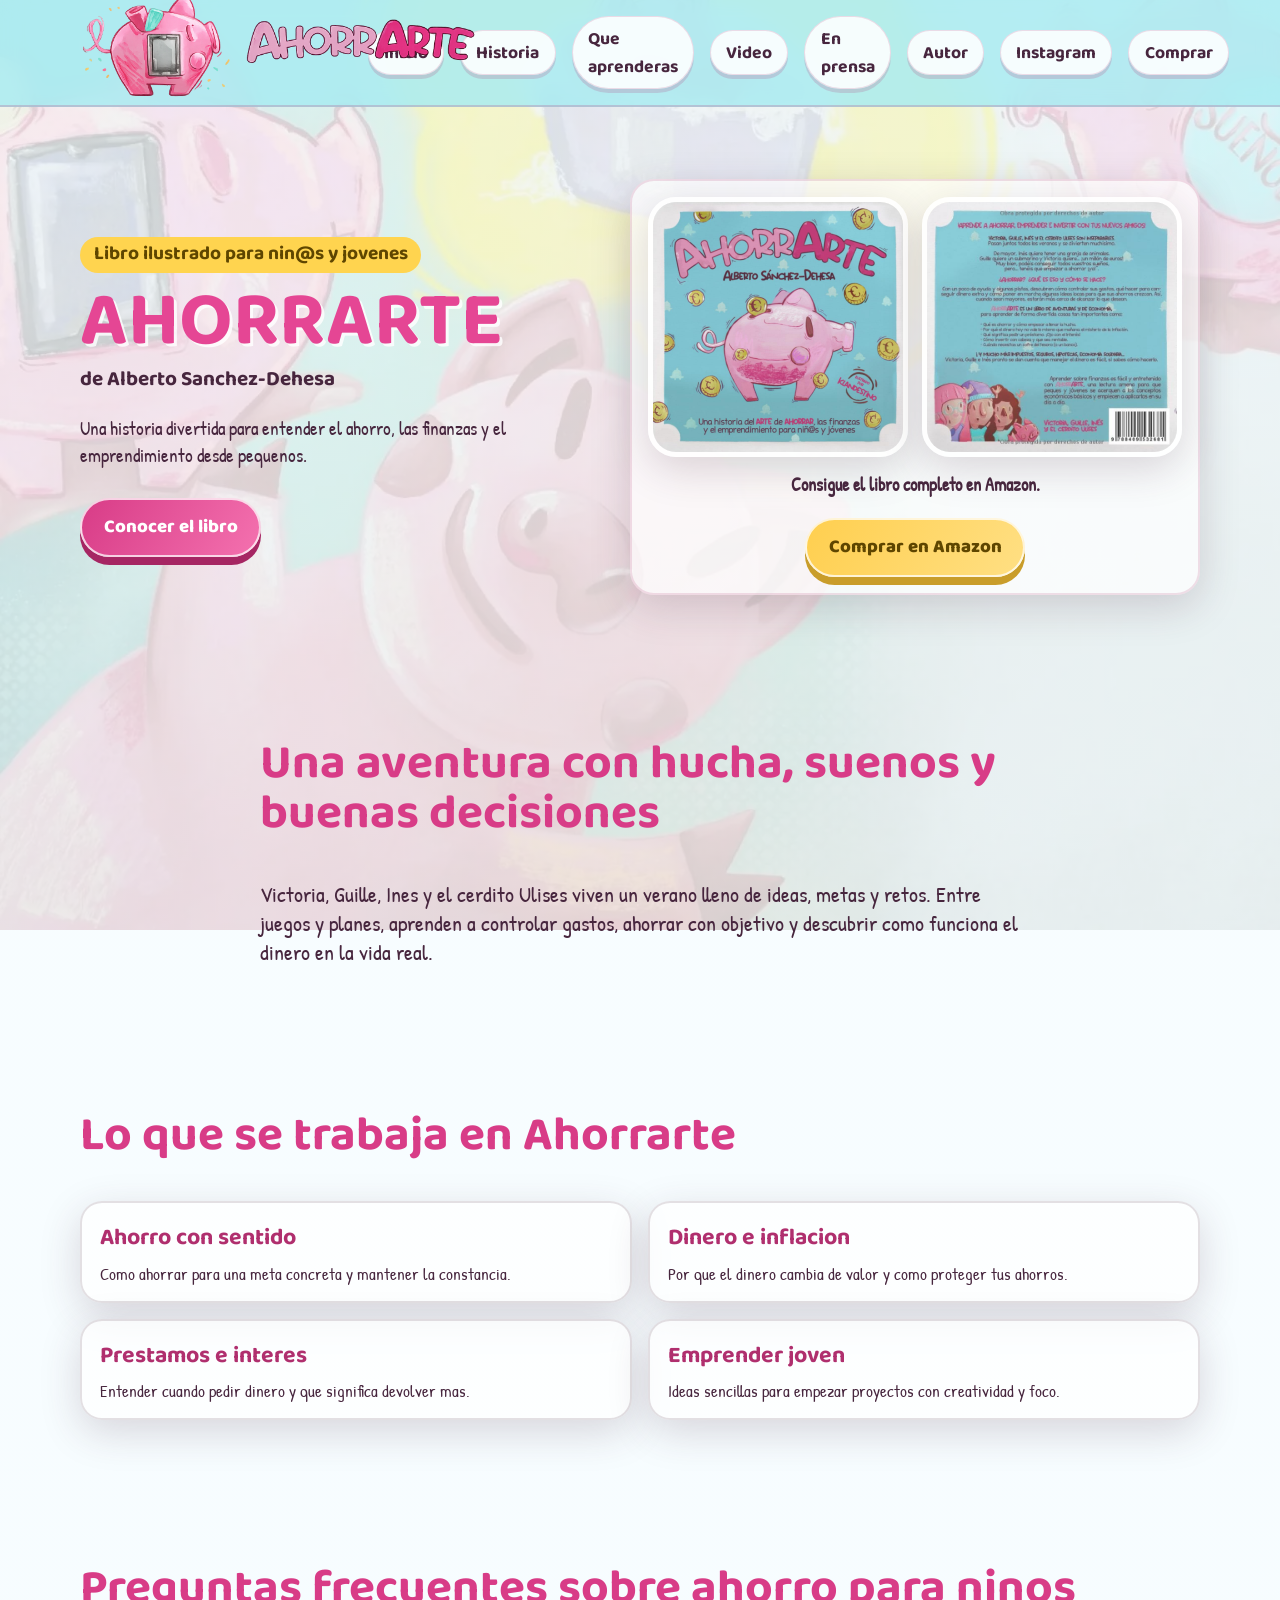
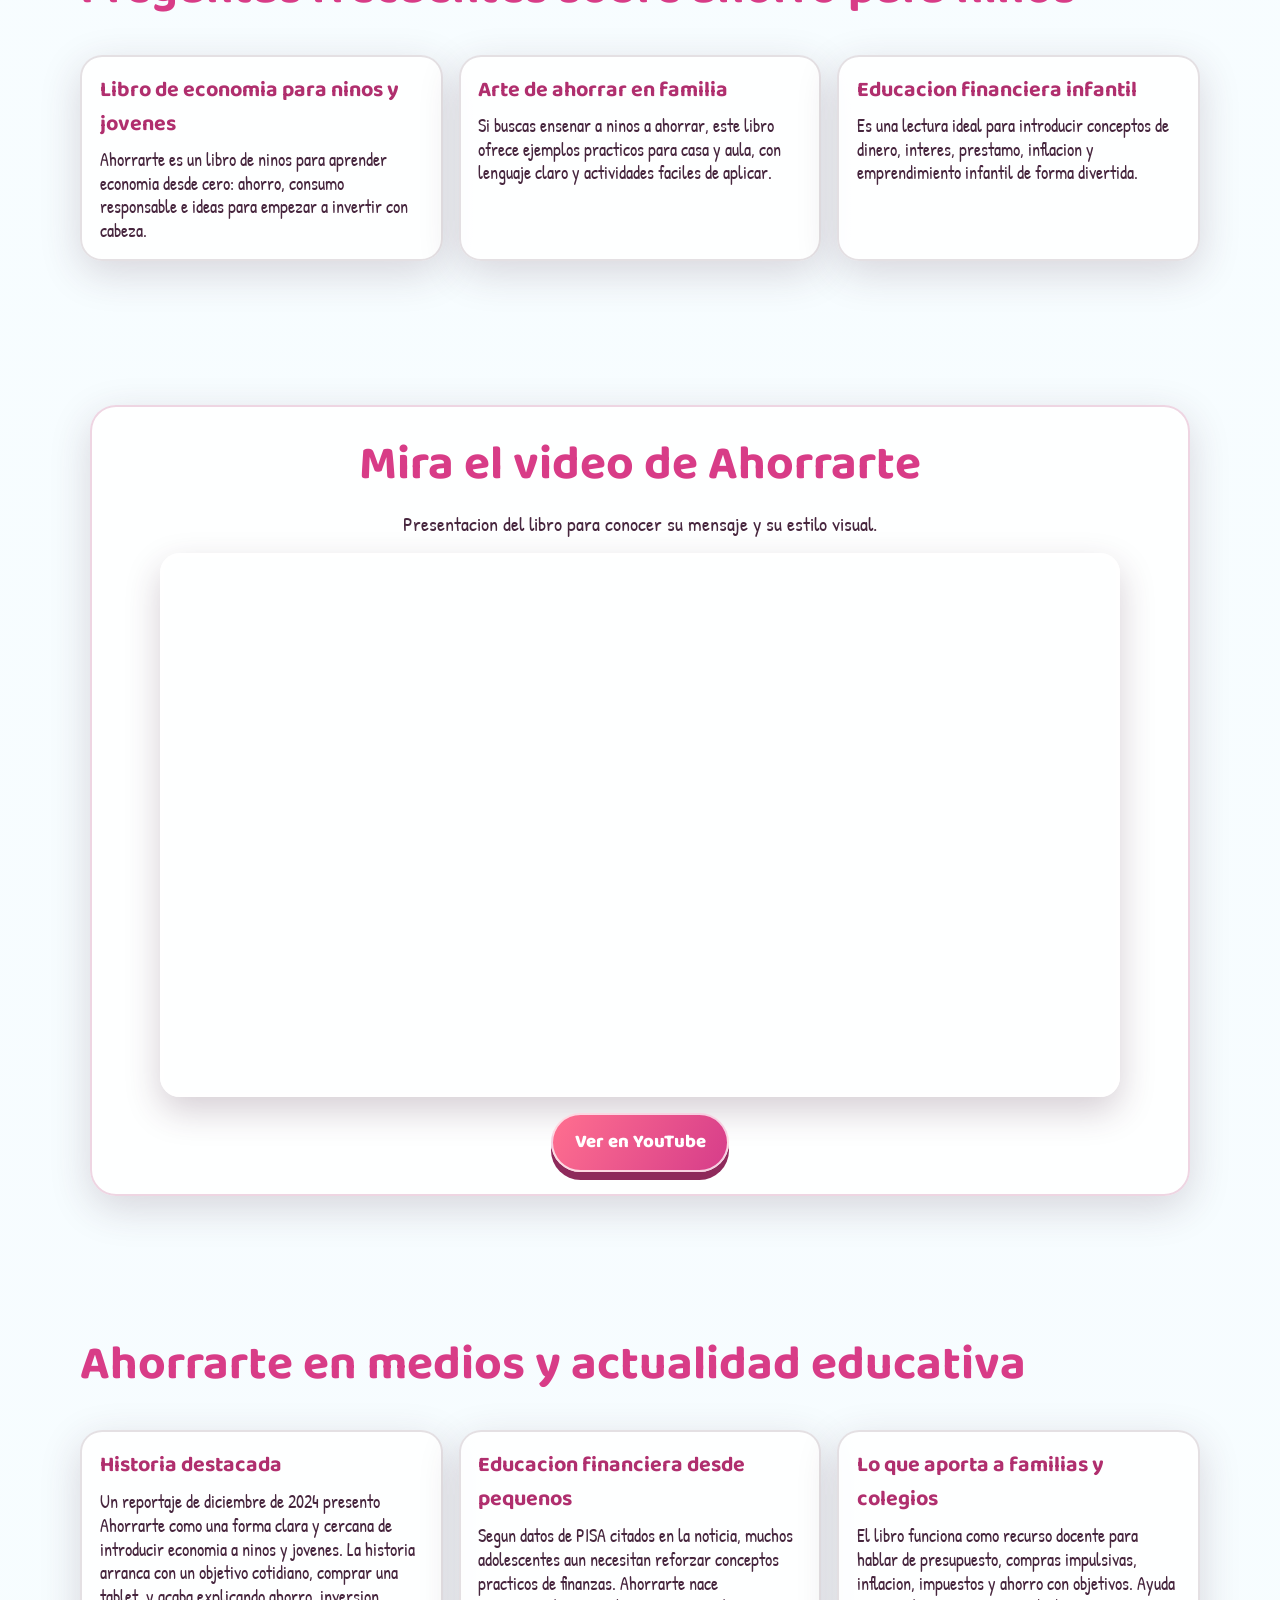
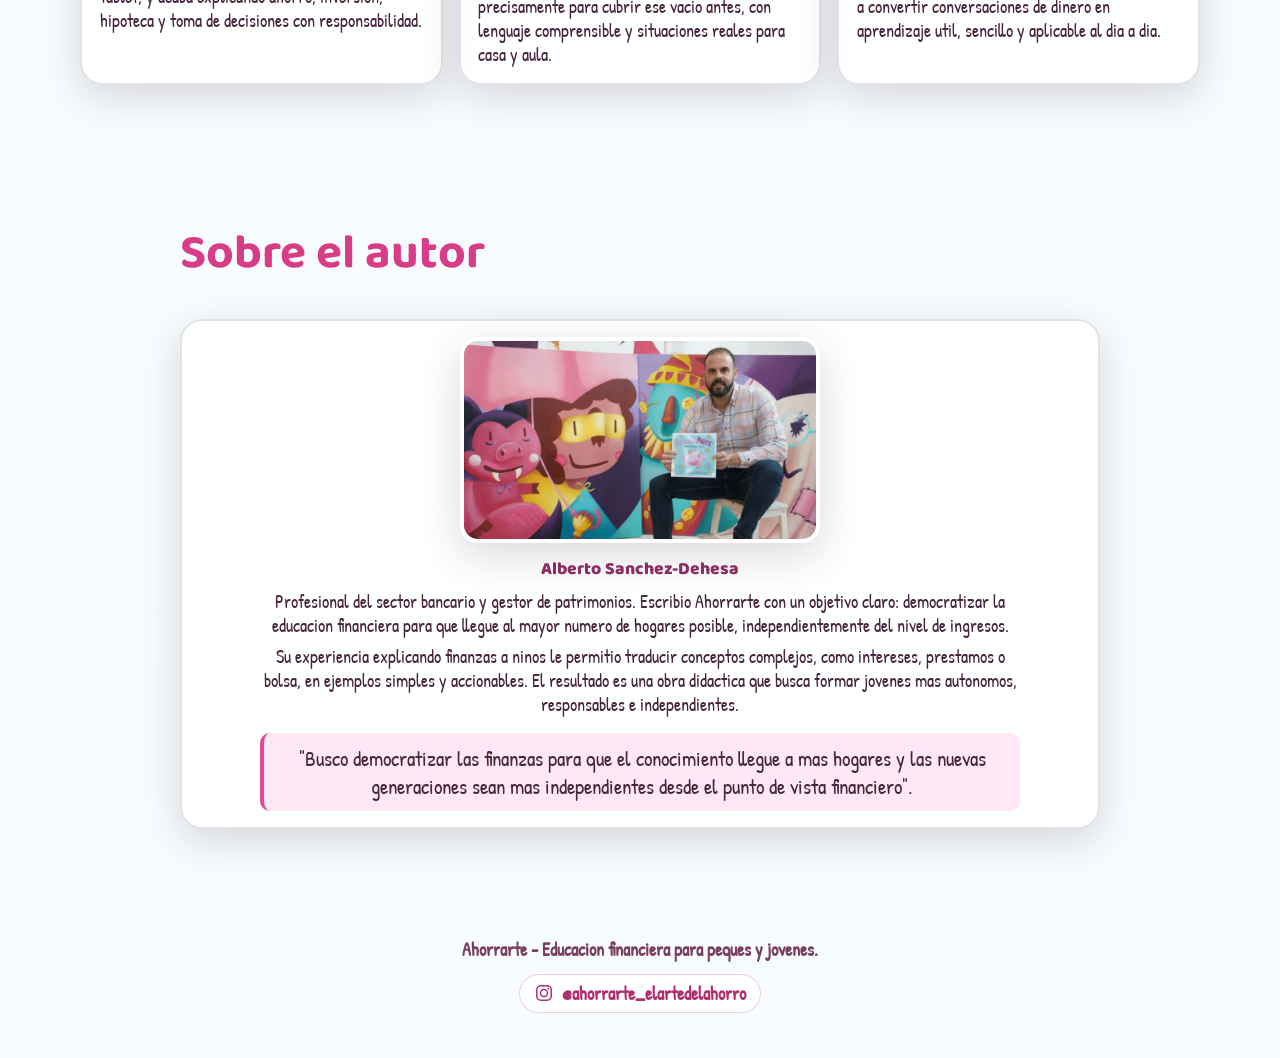
==== index.html @ 81779525 "chore: actualizar client de AdSense" ====
<!doctype html>
<html lang="es">
  <head>
    <meta charset="UTF-8" />
    <meta name="viewport" content="width=device-width, initial-scale=1.0" />
    <title>Ahorrarte | Libro de economia para ninos y jovenes</title>
    <meta
      name="description"
      content="Ahorrarte es un libro infantil de economia y finanzas para ninos y jovenes. Aprende a ahorrar, invertir y emprender con ejemplos faciles y divertidos."
    />
    <meta
      name="keywords"
      content="ahorrarte, ahorraoarte, arte de ahorrar, libro de ninos, libro economia ninos, economia para ninos, finanzas para ninos, educacion financiera infantil, libro infantil de ahorro, invertir para principiantes, ensenar a ninos a ahorrar, ensenar economia a ninos, emprendimiento para ninos, ahorro infantil, libro sobre dinero para ninos, aprender a invertir, libro de finanzas juveniles, Alberto Sanchez-Dehesa"
    />
    <meta name="author" content="Alberto Sanchez-Dehesa" />
    <meta name="robots" content="index,follow,max-image-preview:large,max-snippet:-1,max-video-preview:-1" />
    <meta name="googlebot" content="index,follow,max-image-preview:large,max-snippet:-1,max-video-preview:-1" />
    <meta name="theme-color" content="#e54694" />
    <meta name="format-detection" content="telephone=no" />
    <meta property="og:locale" content="es_ES" />
    <meta property="og:type" content="website" />
    <meta property="og:site_name" content="Ahorrarte" />
    <meta property="og:title" content="Ahorrarte | Libro infantil de economia, ahorro e inversion" />
    <meta
      property="og:description"
      content="Descubre Ahorrarte: libro de economia para ninos sobre ahorro, inversion, emprendimiento y educacion financiera en familia y en el aula."
    />
    <meta property="og:image" content="imagenes/portada.jpg" />
    <meta property="og:image:alt" content="Portada del libro Ahorrarte" />
    <meta property="og:url" content="./" />
    <meta name="twitter:card" content="summary_large_image" />
    <meta name="twitter:title" content="Ahorrarte | Libro infantil de economia y ahorro" />
    <meta
      name="twitter:description"
      content="Libro ilustrado para aprender a ahorrar, invertir y emprender desde pequenos."
    />
    <meta name="twitter:image" content="imagenes/portada.jpg" />
    <link rel="canonical" href="./" />
    <link rel="icon" type="image/x-icon" href="imagenes/favicono.ico?v=1" />
    <link rel="shortcut icon" type="image/x-icon" href="imagenes/favicono.ico?v=1" />
    <link rel="apple-touch-icon" href="imagenes/favicono-logo.png?v=3" />
    <link rel="preconnect" href="https://fonts.googleapis.com" />
    <link rel="preconnect" href="https://fonts.gstatic.com" crossorigin />
    <link
      href="https://fonts.googleapis.com/css2?family=Baloo+2:wght@400;500;700;800&family=Luckiest+Guy&family=Patrick+Hand:wght@400&display=swap"
      rel="stylesheet"
    />
    <script
      async
      src="https://pagead2.googlesyndication.com/pagead/js/adsbygoogle.js?client=ca-pub-5490681161094417"
      crossorigin="anonymous"
    ></script>
    <script type="application/ld+json">
      {
        "@context": "https://schema.org",
        "@graph": [
          {
            "@type": "WebSite",
            "name": "Ahorrarte",
            "url": "./",
            "inLanguage": "es",
            "description": "Web oficial del libro Ahorrarte sobre ahorro, inversion y economia para ninos."
          },
          {
            "@type": "Book",
            "name": "Ahorrarte",
            "author": {
              "@type": "Person",
              "name": "Alberto Sanchez-Dehesa"
            },
            "bookFormat": "https://schema.org/Paperback",
            "inLanguage": "es",
            "isFamilyFriendly": true,
            "audience": {
              "@type": "PeopleAudience",
              "suggestedMinAge": 9,
              "suggestedMaxAge": 14
            },
            "keywords": "ahorrarte, libro economia ninos, arte de ahorrar, educacion financiera infantil, invertir"
          },
          {
            "@type": "FAQPage",
            "mainEntity": [
              {
                "@type": "Question",
                "name": "Que es Ahorrarte?",
                "acceptedAnswer": {
                  "@type": "Answer",
                  "text": "Ahorrarte es un libro infantil sobre ahorro, economia e inversion pensado para ninos, jovenes, familias y colegios."
                }
              },
              {
                "@type": "Question",
                "name": "Sirve para ensenar economia a ninos?",
                "acceptedAnswer": {
                  "@type": "Answer",
                  "text": "Si. Presenta conceptos como ahorro, inflacion, prestamos e interes con ejemplos sencillos y situaciones cotidianas."
                }
              },
              {
                "@type": "Question",
                "name": "Donde comprar el libro Ahorrarte?",
                "acceptedAnswer": {
                  "@type": "Answer",
                  "text": "Puedes comprar Ahorrarte en Amazon desde el boton de compra de esta web."
                }
              }
            ]
          }
        ]
      }
    </script>
    <link rel="stylesheet" href="styles.css" />
  </head>
  <body>
    <aside class="ad-sidebar ad-sidebar-left" aria-label="Publicidad lateral izquierda">
      <ins
        class="adsbygoogle"
        style="display:block"
        data-ad-client="ca-pub-XXXXXXXXXXXXXXXX"
        data-ad-slot="1111111111"
        data-ad-format="auto"
        data-full-width-responsive="false"
      ></ins>
    </aside>

    <aside class="ad-sidebar ad-sidebar-right" aria-label="Publicidad lateral derecha">
      <ins
        class="adsbygoogle"
        style="display:block"
        data-ad-client="ca-pub-XXXXXXXXXXXXXXXX"
        data-ad-slot="2222222222"
        data-ad-format="auto"
        data-full-width-responsive="false"
      ></ins>
    </aside>

    <header class="site-header">
      <a href="#inicio" class="logo-link">
        <img src="imagenes/logo-header.png" alt="Logo Ahorrarte" class="logo" />
      </a>
      <button class="menu-toggle" aria-label="Abrir menu" aria-expanded="false">Menu</button>
      <nav class="main-nav" id="menu-principal">
        <a href="#inicio">Inicio</a>
        <a href="#historia-libro">Historia</a>
        <a href="#que-aprenderas">Que aprenderas</a>
        <a href="#video-libro">Video</a>
        <a href="#en-prensa">En prensa</a>
        <a href="#sobre-el-autor">Autor</a>
        <a href="#instagram-ahorrarte">Instagram</a>
        <a href="#comprar-libro">Comprar</a>
      </nav>
    </header>

    <main>
      <section class="hero section" id="inicio">
        <div class="hero-copy reveal">
          <p class="pill">Libro ilustrado para nin@s y jovenes</p>
          <h1>AHORRARTE</h1>
          <p class="author">de Alberto Sanchez-Dehesa</p>
          <p>
            Una historia divertida para entender el ahorro, las finanzas y el
            emprendimiento desde pequenos.
          </p>
          <div class="hero-actions">
            <a href="#historia-libro" class="cta">Conocer el libro</a>
          </div>
        </div>
        <div class="hero-shop reveal" id="comprar-libro">
          <div class="book-covers">
            <figure class="hero-cover">
              <img src="imagenes/portada.jpg" alt="Portada del libro Ahorrarte" />
            </figure>
            <figure class="back-cover">
              <img src="imagenes/parte-atras.jpg" alt="Contraportada del libro Ahorrarte" />
            </figure>
          </div>
          <aside class="buy-panel">
            <p>Consigue el libro completo en Amazon.</p>
            <a
              href="https://www.amazon.es/AhorrArte-historia-ahorrar-finanzas-emprendimiento/dp/8409532689"
              class="cta cta-buy"
              target="_blank"
              rel="noopener noreferrer"
              >Comprar en Amazon</a
            >
          </aside>
        </div>
      </section>

      <section class="section about" id="historia-libro">
        <div class="reveal">
          <h2>Una aventura con hucha, suenos y buenas decisiones</h2>
          <p>
            Victoria, Guille, Ines y el cerdito Ulises viven un verano lleno de
            ideas, metas y retos. Entre juegos y planes, aprenden a controlar
            gastos, ahorrar con objetivo y descubrir como funciona el dinero en
            la vida real.
          </p>
        </div>
      </section>

      <section class="section learn" id="que-aprenderas">
        <h2 class="reveal">Lo que se trabaja en Ahorrarte</h2>
        <div class="cards">
          <article class="card reveal">
            <h3>Ahorro con sentido</h3>
            <p>Como ahorrar para una meta concreta y mantener la constancia.</p>
          </article>
          <article class="card reveal">
            <h3>Dinero e inflacion</h3>
            <p>Por que el dinero cambia de valor y como proteger tus ahorros.</p>
          </article>
          <article class="card reveal">
            <h3>Prestamos e interes</h3>
            <p>Entender cuando pedir dinero y que significa devolver mas.</p>
          </article>
          <article class="card reveal">
            <h3>Emprender joven</h3>
            <p>Ideas sencillas para empezar proyectos con creatividad y foco.</p>
          </article>
        </div>
      </section>

      <section class="section faq-section" id="faq-seo">
        <h2 class="reveal">Preguntas frecuentes sobre ahorro para ninos</h2>
        <div class="faq-grid">
          <article class="faq-item reveal">
            <h3>Libro de economia para ninos y jovenes</h3>
            <p>
              Ahorrarte es un libro de ninos para aprender economia desde cero:
              ahorro, consumo responsable e ideas para empezar a invertir con
              cabeza.
            </p>
          </article>
          <article class="faq-item reveal">
            <h3>Arte de ahorrar en familia</h3>
            <p>
              Si buscas ensenar a ninos a ahorrar, este libro ofrece ejemplos
              practicos para casa y aula, con lenguaje claro y actividades
              faciles de aplicar.
            </p>
          </article>
          <article class="faq-item reveal">
            <h3>Educacion financiera infantil</h3>
            <p>
              Es una lectura ideal para introducir conceptos de dinero,
              interes, prestamo, inflacion y emprendimiento infantil de forma
              divertida.
            </p>
          </article>
        </div>
      </section>

      <section class="section video-section" id="video-libro">
        <article class="video-card reveal">
          <h2>Mira el video de Ahorrarte</h2>
          <p>
            Presentacion del libro para conocer su mensaje y su estilo visual.
          </p>
          <div class="video-frame">
            <iframe
              src="https://www.youtube.com/embed/iUp-pRpknNU"
              title="Video del libro Ahorrarte"
              loading="lazy"
              allow="accelerometer; autoplay; clipboard-write; encrypted-media; gyroscope; picture-in-picture; web-share"
              referrerpolicy="strict-origin-when-cross-origin"
              allowfullscreen
            ></iframe>
          </div>
          <a
            class="cta cta-video"
            href="https://www.youtube.com/watch?v=iUp-pRpknNU"
            target="_blank"
            rel="noopener noreferrer"
            >Ver en YouTube</a
          >
        </article>
      </section>

      <section class="section press" id="en-prensa">
        <h2 class="reveal">Ahorrarte en medios y actualidad educativa</h2>
        <div class="press-grid">
          <article class="panel reveal">
            <h3>Historia destacada</h3>
            <p>
              Un reportaje de diciembre de 2024 presento Ahorrarte como una
              forma clara y cercana de introducir economia a ninos y jovenes.
              La historia arranca con un objetivo cotidiano, comprar una
              tablet, y acaba explicando ahorro, inversion, hipoteca y toma de
              decisiones con responsabilidad.
            </p>
          </article>
          <article class="panel reveal">
            <h3>Educacion financiera desde pequenos</h3>
            <p>
              Segun datos de PISA citados en la noticia, muchos adolescentes
              aun necesitan reforzar conceptos practicos de finanzas. Ahorrarte
              nace precisamente para cubrir ese vacio antes, con lenguaje
              comprensible y situaciones reales para casa y aula.
            </p>
          </article>
          <article class="panel reveal">
            <h3>Lo que aporta a familias y colegios</h3>
            <p>
              El libro funciona como recurso docente para hablar de presupuesto,
              compras impulsivas, inflacion, impuestos y ahorro con objetivos.
              Ayuda a convertir conversaciones de dinero en aprendizaje util,
              sencillo y aplicable al dia a dia.
            </p>
          </article>
        </div>
      </section>

      <section class="section author-section" id="sobre-el-autor">
        <h2 class="reveal">Sobre el autor</h2>
        <article class="author-card reveal">
          <figure class="author-photo">
            <img src="imagenes/autor.webp" alt="Alberto Sanchez-Dehesa, autor de Ahorrarte" />
          </figure>
          <p class="author-name">Alberto Sanchez-Dehesa</p>
          <p>
            Profesional del sector bancario y gestor de patrimonios. Escribio
            Ahorrarte con un objetivo claro: democratizar la educacion
            financiera para que llegue al mayor numero de hogares posible,
            independientemente del nivel de ingresos.
          </p>
          <p>
            Su experiencia explicando finanzas a ninos le permitio traducir
            conceptos complejos, como intereses, prestamos o bolsa, en ejemplos
            simples y accionables. El resultado es una obra didactica que busca
            formar jovenes mas autonomos, responsables e independientes.
          </p>
          <blockquote>
            "Busco democratizar las finanzas para que el conocimiento llegue a
            mas hogares y las nuevas generaciones sean mas independientes desde
            el punto de vista financiero".
          </blockquote>
        </article>
      </section>

    </main>

    <footer class="site-footer" id="instagram-ahorrarte">
      <p>Ahorrarte - Educacion financiera para peques y jovenes.</p>
      <a class="insta-link" href="https://www.instagram.com/ahorrarte_elartedelahorro/" target="_blank" rel="noopener noreferrer" aria-label="Instagram Ahorrarte">
        <svg viewBox="0 0 24 24" aria-hidden="true" focusable="false">
          <rect x="3.3" y="3.3" width="17.4" height="17.4" rx="5"></rect>
          <circle cx="12" cy="12" r="4.2"></circle>
          <circle cx="17.3" cy="6.8" r="1.1" class="dot"></circle>
        </svg>
        <span>@ahorrarte_elartedelahorro</span>
      </a>
    </footer>

    <script src="script.js"></script>
    <script>
      (adsbygoogle = window.adsbygoogle || []).push({});
      (adsbygoogle = window.adsbygoogle || []).push({});
    </script>
  </body>
</html>
---- styles.css ----
:root {
  --bg-sky: #a6ecf2;
  --bg-cream: #f7fdff;
  --pink-main: #e54694;
  --pink-soft: #f8c6df;
  --pig-pink: #f189b7;
  --ink: #47263e;
  --coin: #ffd44f;
  --card: rgba(255, 255, 255, 0.7);
  --shadow: 0 12px 40px rgba(71, 38, 62, 0.18);
}

* {
  box-sizing: border-box;
}

html,
body {
  margin: 0;
  padding: 0;
}

body {
  font-family: "Patrick Hand", cursive;
  color: var(--ink);
  background:
    linear-gradient(rgba(245, 252, 255, 0.78), rgba(245, 252, 255, 0.86)),
    url("imagenes/CerdosFondo.webp") center / cover fixed no-repeat;
  min-height: 100vh;
  overflow-x: hidden;
}

.ad-sidebar {
  display: none;
}

@media (min-width: 1400px) {
  body {
    padding-left: 140px;
    padding-right: 140px;
  }

  .ad-sidebar {
    display: block;
    position: fixed;
    top: 120px;
    width: 120px;
    z-index: 30;
  }

  .ad-sidebar-left {
    left: 10px;
  }

  .ad-sidebar-right {
    right: 10px;
  }

  .ad-sidebar .adsbygoogle {
    min-height: 600px;
    border-radius: 12px;
    overflow: hidden;
  }
}

.site-header {
  position: sticky;
  top: 0;
  z-index: 50;
  display: flex;
  align-items: center;
  justify-content: space-between;
  padding: 0.72rem 4vw;
  backdrop-filter: blur(10px);
  background: rgba(166, 236, 242, 0.8);
  border-bottom: 2px solid rgba(176, 47, 110, 0.22);
}

.logo-link {
  position: relative;
  display: inline-flex;
  align-items: center;
  width: 450px;
  height: 82px;
  text-decoration: none;
}

.logo {
  position: absolute;
  left: 0;
  top: 50%;
  transform: translateY(-50%);
  width: 450px;
  height: auto;
}

.brand-word {
  font-family: "Luckiest Guy", cursive;
  font-size: clamp(1.6rem, 2.6vw, 2.4rem);
  letter-spacing: 0.03em;
  -webkit-text-stroke: 1.5px #8a2d63;
  text-shadow:
    2px 2px 0 rgba(255, 255, 255, 0.92),
    0 6px 10px rgba(138, 45, 99, 0.25);
  text-transform: uppercase;
  line-height: 1;
}

.brand-light {
  color: #f6aed4;
}

.brand-dark {
  color: #d63d8a;
}

.main-nav {
  display: flex;
  gap: 1rem;
  align-items: center;
}

.main-nav a {
  text-decoration: none;
  color: var(--ink);
  font-family: "Baloo 2", sans-serif;
  font-weight: 700;
  font-size: 1.1rem;
  background: rgba(255, 255, 255, 0.88);
  padding: 0.46rem 0.95rem;
  border-radius: 999px;
  border: 1px solid rgba(176, 47, 110, 0.16);
  box-shadow: 0 4px 0 rgba(176, 47, 110, 0.18);
  transition: transform 0.25s ease, background 0.25s ease, box-shadow 0.25s ease;
}

.main-nav a:hover {
  transform: translateY(-3px);
  background: var(--pink-soft);
  box-shadow: 0 7px 0 rgba(176, 47, 110, 0.16);
}

.menu-toggle {
  display: none;
}

.section {
  width: min(1120px, 92vw);
  margin: 0 auto;
  padding: 4.5rem 0;
}

.hero {
  display: grid;
  grid-template-columns: 0.95fr 1.05fr;
  gap: 2.2rem;
  align-items: center;
}

.hero-copy h1 {
  font-family: "Baloo 2", sans-serif;
  margin: 0;
  font-size: clamp(2.3rem, 6vw, 5rem);
  color: var(--pink-main);
  line-height: 0.95;
  text-shadow: 3px 3px 0 rgba(255, 255, 255, 0.8);
}

.hero-copy .author {
  font-family: "Baloo 2", sans-serif;
  margin-top: 0.4rem;
  font-size: 1.3rem;
  font-weight: 700;
}

.hero-copy p {
  font-size: 1.2rem;
  line-height: 1.4;
}

.pill {
  display: inline-block;
  margin-bottom: 0.8rem;
  font-family: "Baloo 2", sans-serif;
  font-size: 0.95rem;
  font-weight: 700;
  background: var(--coin);
  color: #5f4600;
  padding: 0.3rem 0.85rem;
  border-radius: 999px;
}

.cta {
  display: inline-block;
  margin-top: 0.6rem;
  text-decoration: none;
  font-family: "Baloo 2", sans-serif;
  font-size: 1.16rem;
  font-weight: 800;
  color: white;
  background: linear-gradient(120deg, #d83c87 0%, #f471af 100%);
  padding: 0.78rem 1.35rem;
  border-radius: 999px;
  border: 2px solid rgba(255, 255, 255, 0.75);
  box-shadow: 0 8px 0 #a62663;
  transition: transform 0.2s ease, box-shadow 0.2s ease, filter 0.2s ease;
}

.hero-actions {
  display: flex;
  flex-wrap: wrap;
  gap: 0.8rem;
  align-items: center;
}

.cta-buy {
  background: linear-gradient(120deg, #ffcf4f 0%, #ffdf83 100%);
  color: #5f4600;
  box-shadow: 0 8px 0 #c99d2a;
}

.cta-buy:hover {
  box-shadow: 0 10px 0 #c99d2a;
}

.cta:hover {
  transform: translateY(-3px) scale(1.02);
  box-shadow: 0 10px 0 #a62663;
  filter: saturate(1.08);
}

.cta:active {
  transform: translateY(1px);
  box-shadow: 0 5px 0 #a62663;
}

.hero-shop {
  background: rgba(255, 255, 255, 0.72);
  border-radius: 24px;
  border: 2px solid rgba(176, 47, 110, 0.15);
  box-shadow: var(--shadow);
  padding: 1rem;
  display: grid;
  grid-template-columns: 1fr;
  gap: 1rem;
}

.book-covers {
  display: grid;
  grid-template-columns: repeat(2, minmax(0, 1fr));
  gap: 0.9rem;
}

.hero-cover img,
.back-cover img {
  width: 100%;
  height: auto;
  display: block;
  border-radius: 28px;
  box-shadow: var(--shadow);
  border: 5px solid rgba(255, 255, 255, 0.9);
}

.hero-cover,
.back-cover {
  margin: 0;
}

.buy-panel {
  display: flex;
  flex-direction: column;
  align-items: flex-start;
  justify-content: flex-start;
  gap: 0.8rem;
  background: transparent;
  border: 0;
  border-radius: 0;
  padding: 0;
}

.buy-panel p {
  margin: 0;
  font-size: 1.1rem;
  font-weight: 700;
  width: 100%;
  text-align: center;
}

.buy-panel .cta-buy {
  align-self: center;
}

.about {
  max-width: 760px;
}

.about h2,
.learn h2 {
  font-family: "Baloo 2", sans-serif;
  margin-top: 0;
  color: #d83c87;
  font-size: clamp(1.7rem, 4.5vw, 3rem);
  line-height: 1.05;
}

.about p {
  font-family: "Patrick Hand", cursive;
  font-size: 1.35rem;
  line-height: 1.35;
  margin: 0;
}

.learn .cards {
  margin-top: 1rem;
  display: grid;
  grid-template-columns: repeat(2, minmax(0, 1fr));
  gap: 1rem;
}

.card {
  background: var(--card);
  border-radius: 22px;
  border: 2px solid rgba(71, 38, 62, 0.14);
  padding: 1rem 1.1rem;
  box-shadow: var(--shadow);
}

.card h3 {
  font-family: "Baloo 2", sans-serif;
  margin: 0;
  font-size: 1.45rem;
  color: #b02f6e;
}

.card p {
  margin: 0.35rem 0 0;
  font-size: 1.08rem;
}

.faq-section h2 {
  font-family: "Baloo 2", sans-serif;
  margin-top: 0;
  color: #d83c87;
  font-size: clamp(1.7rem, 4.5vw, 3rem);
  line-height: 1.05;
}

.faq-grid {
  display: grid;
  grid-template-columns: repeat(3, minmax(0, 1fr));
  gap: 1rem;
}

.faq-item {
  background: rgba(255, 255, 255, 0.84);
  border-radius: 22px;
  border: 2px solid rgba(71, 38, 62, 0.14);
  padding: 1rem 1.1rem;
  box-shadow: var(--shadow);
}

.faq-item h3 {
  margin: 0;
  font-family: "Baloo 2", sans-serif;
  color: #b02f6e;
  font-size: 1.35rem;
}

.faq-item p {
  margin: 0.45rem 0 0;
  font-size: 1.1rem;
  line-height: 1.35;
}

.video-section {
  max-width: 1100px;
}

.video-card {
  text-align: center;
  background: rgba(255, 255, 255, 0.86);
  border-radius: 26px;
  border: 2px solid rgba(176, 47, 110, 0.2);
  box-shadow: var(--shadow);
  padding: 1.2rem 1.1rem 1.4rem;
}

.video-card h2 {
  font-family: "Baloo 2", sans-serif;
  margin: 0;
  color: #d83c87;
  font-size: clamp(1.8rem, 4.6vw, 3rem);
}

.video-card p {
  margin: 0.45rem auto 0;
  font-size: 1.25rem;
  max-width: 720px;
}

.video-frame {
  width: min(960px, 100%);
  margin: 1rem auto 0;
  border-radius: 20px;
  overflow: hidden;
  box-shadow: 0 14px 35px rgba(71, 38, 62, 0.22);
  border: 4px solid rgba(255, 255, 255, 0.9);
}

.video-frame iframe {
  width: 100%;
  aspect-ratio: 16 / 9;
  display: block;
  border: 0;
}

.cta-video {
  margin-top: 1rem;
  background: linear-gradient(120deg, #ff6f8f 0%, #d63d8a 100%);
  box-shadow: 0 8px 0 #8e2a5b;
}

.cta-video:hover {
  box-shadow: 0 10px 0 #8e2a5b;
}

.press h2,
.author-section h2 {
  font-family: "Baloo 2", sans-serif;
  margin-top: 0;
  color: #d83c87;
  font-size: clamp(1.7rem, 4.5vw, 3rem);
  line-height: 1.05;
}

.press-grid {
  display: grid;
  grid-template-columns: repeat(3, minmax(0, 1fr));
  gap: 1rem;
}

.panel,
.author-card {
  background: rgba(255, 255, 255, 0.82);
  border-radius: 22px;
  border: 2px solid rgba(71, 38, 62, 0.14);
  padding: 1rem 1.1rem;
  box-shadow: var(--shadow);
}

.author-card {
  text-align: center;
}

.panel h3 {
  font-family: "Baloo 2", sans-serif;
  margin: 0;
  color: #b02f6e;
  font-size: 1.35rem;
}

.panel p,
.author-card p {
  margin: 0.5rem 0 0;
  font-size: 1.1rem;
  line-height: 1.35;
}

.author-card p {
  max-width: 760px;
  margin-left: auto;
  margin-right: auto;
}

.author-section {
  max-width: 920px;
}

.author-name {
  font-family: "Baloo 2", sans-serif;
  margin: 0;
  font-size: 1.35rem;
  color: #8a2d63;
  font-weight: 800;
}

.author-photo {
  margin: 0 auto 0.95rem;
  width: min(360px, 100%);
}

.author-photo img {
  width: 100%;
  display: block;
  border-radius: 18px;
  border: 4px solid rgba(255, 255, 255, 0.9);
  box-shadow: var(--shadow);
}

.instagram-section {
  max-width: 860px;
}

.instagram-card {
  text-align: center;
  background: rgba(255, 255, 255, 0.84);
  border-radius: 24px;
  border: 2px dashed rgba(176, 47, 110, 0.35);
  box-shadow: var(--shadow);
  padding: 1.2rem 1rem 1.35rem;
}

.instagram-card h2 {
  font-family: "Baloo 2", sans-serif;
  margin: 0;
  color: #d83c87;
  font-size: clamp(1.6rem, 4vw, 2.5rem);
}

.instagram-card p {
  margin: 0.5rem auto 0;
  font-size: 1.24rem;
  max-width: 620px;
}

.cta-instagram {
  margin-top: 0.9rem;
  background: linear-gradient(120deg, #f29fca 0%, #d63d8a 100%);
  box-shadow: 0 8px 0 #8e2a5b;
}

.cta-instagram:hover {
  box-shadow: 0 10px 0 #8e2a5b;
}

.author-card blockquote {
  margin: 1rem auto 0;
  padding: 0.7rem 0.9rem;
  border-left: 4px solid #e54694;
  background: rgba(246, 174, 212, 0.28);
  border-radius: 10px;
  font-family: "Patrick Hand", cursive;
  font-size: 1.3rem;
  max-width: 760px;
}

.site-footer {
  text-align: center;
  padding: 2rem 1rem 2.8rem;
  font-size: 1.1rem;
  font-weight: 700;
  color: #7a3f60;
}

.site-footer p {
  margin: 0.3rem 0;
}

.site-footer a {
  color: #b02f6e;
  font-weight: 800;
  text-decoration-thickness: 2px;
}

.site-footer a:hover {
  color: #7f1f4e;
}

.insta-link {
  margin: 0.5rem auto 0;
  display: inline-flex;
  align-items: center;
  gap: 0.55rem;
  text-decoration: none;
  background: rgba(255, 255, 255, 0.86);
  padding: 0.45rem 0.85rem;
  border-radius: 999px;
  border: 1px solid rgba(176, 47, 110, 0.22);
}

.insta-link svg {
  width: 1.25rem;
  height: 1.25rem;
  fill: none;
  stroke: currentColor;
  stroke-width: 1.8;
}

.insta-link .dot {
  fill: currentColor;
  stroke: none;
}

.insta-link span {
  font-weight: 800;
}

.reveal {
  opacity: 0;
  transform: translateY(24px) scale(0.98);
  transition: opacity 0.7s ease, transform 0.7s ease;
}

.reveal.visible {
  opacity: 1;
  transform: translateY(0) scale(1);
}

@media (max-width: 900px) {
  .hero,
  .about {
    grid-template-columns: 1fr;
  }

  .learn .cards {
    grid-template-columns: 1fr;
  }

  .press-grid {
    grid-template-columns: 1fr;
  }

  .faq-grid {
    grid-template-columns: 1fr;
  }

  .video-frame {
    width: 100%;
  }

  .logo {
    width: 290px;
  }

  .logo-link {
    width: 290px;
    height: 58px;
  }

  .brand-word {
    font-size: 1.6rem;
    -webkit-text-stroke: 1.5px #8a2d63;
  }

  .main-nav {
    position: absolute;
    right: 4vw;
    top: 86px;
    width: min(280px, 88vw);
    padding: 0.7rem;
    background: rgba(255, 255, 255, 0.95);
    border: 2px solid rgba(71, 38, 62, 0.18);
    border-radius: 16px;
    box-shadow: var(--shadow);
    display: none;
    flex-direction: column;
    align-items: flex-start;
  }

  .book-covers {
    grid-template-columns: 1fr;
  }

  .buy-panel {
    align-items: flex-start;
  }

  .main-nav.open {
    display: flex;
  }

  .menu-toggle {
    display: inline-flex;
    border: 0;
    background: var(--pink-main);
    color: white;
    font-family: "Baloo 2", sans-serif;
    font-size: 1rem;
    font-weight: 700;
      border-radius: 999px;
      padding: 0.45rem 0.95rem;
      box-shadow: 0 5px 0 #a62663;
  }
}
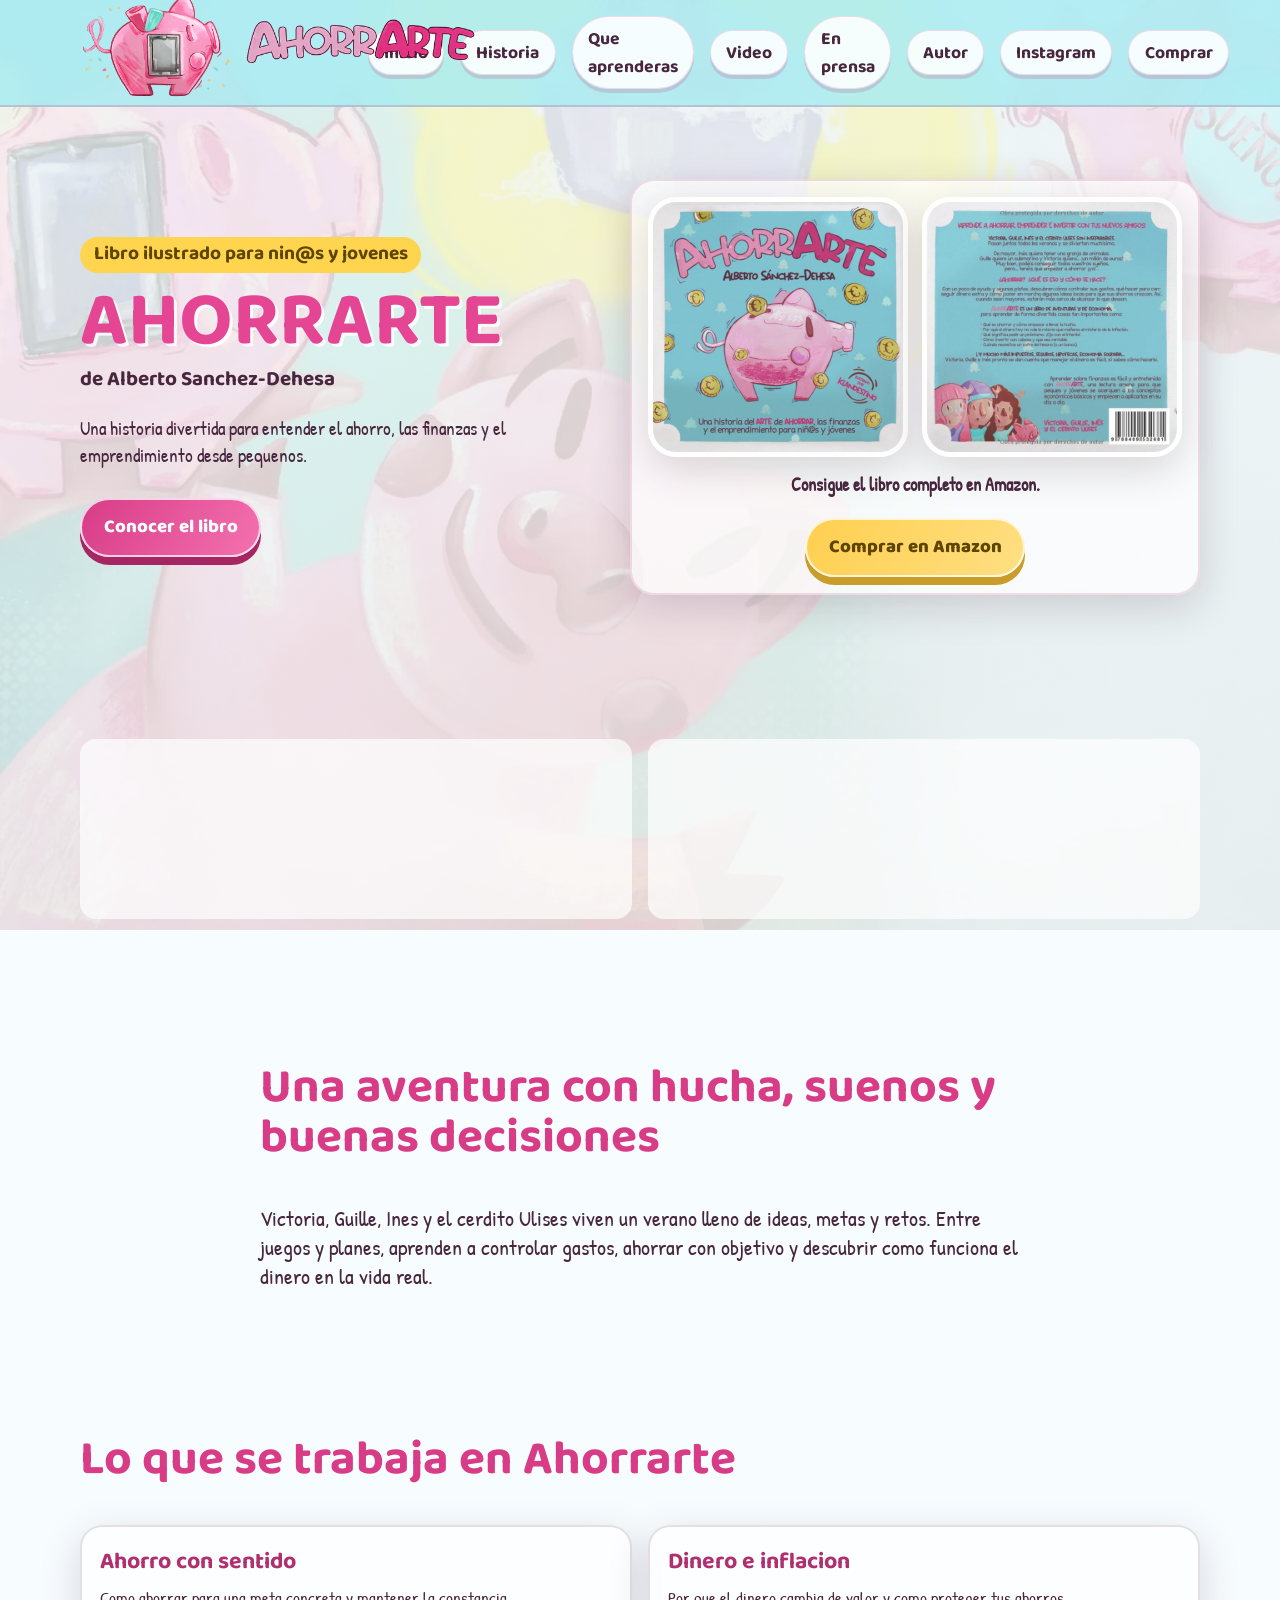
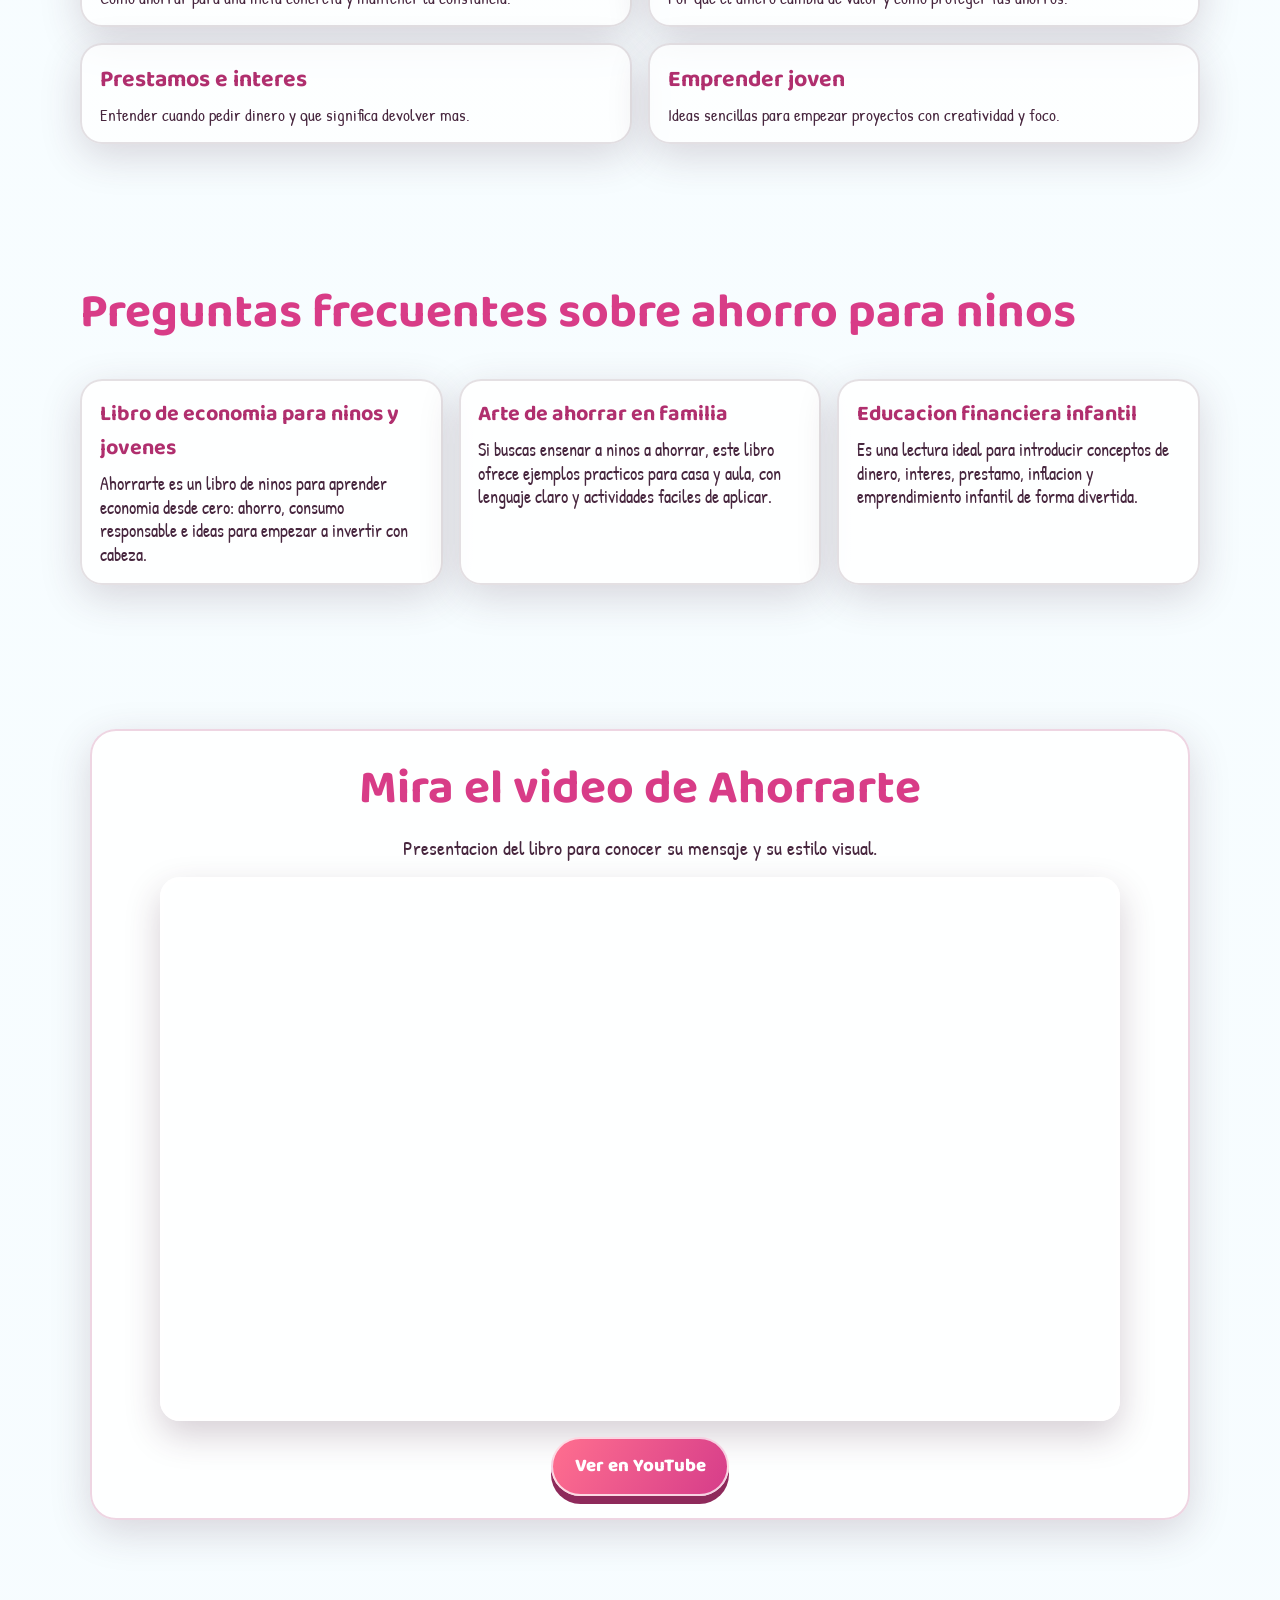
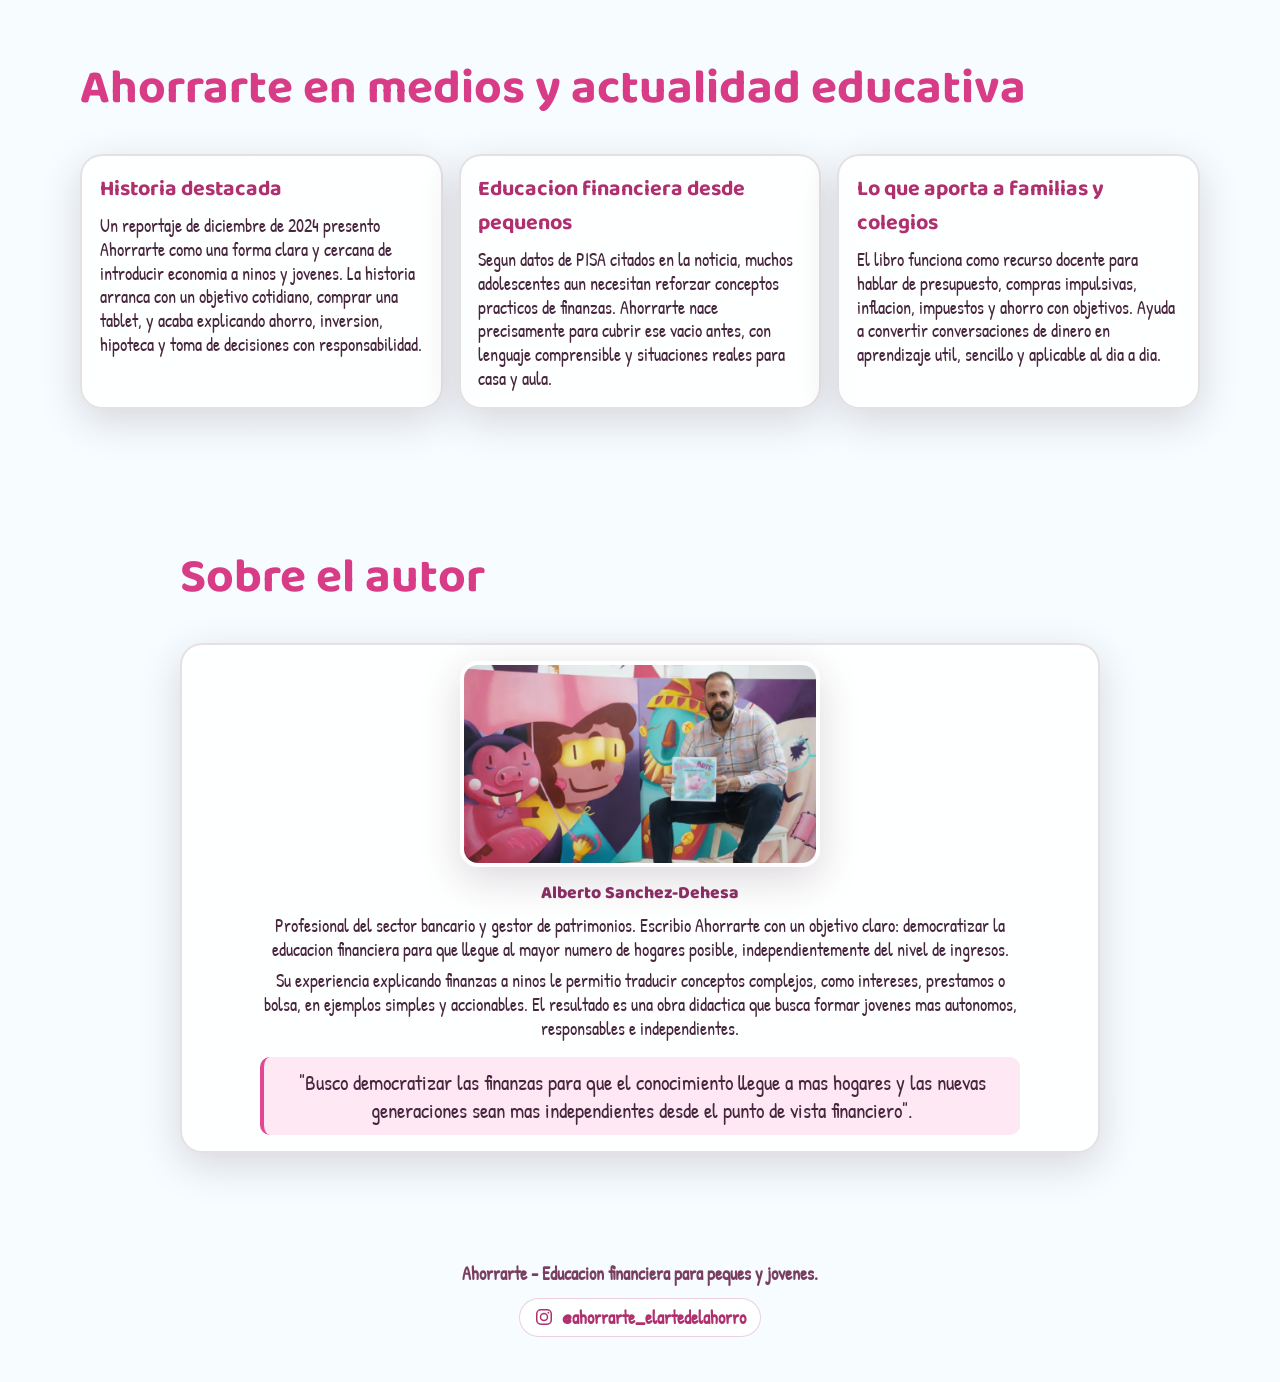
==== commit bac53a6c: "Ajusta header full width y mueve anuncios al body" ====
--- a/index.html
+++ b/index.html
@@ -113,28 +113,6 @@
     <link rel="stylesheet" href="styles.css" />
   </head>
   <body>
-    <aside class="ad-sidebar ad-sidebar-left" aria-label="Publicidad lateral izquierda">
-      <ins
-        class="adsbygoogle"
-        style="display:block"
-        data-ad-client="ca-pub-XXXXXXXXXXXXXXXX"
-        data-ad-slot="1111111111"
-        data-ad-format="auto"
-        data-full-width-responsive="false"
-      ></ins>
-    </aside>
-
-    <aside class="ad-sidebar ad-sidebar-right" aria-label="Publicidad lateral derecha">
-      <ins
-        class="adsbygoogle"
-        style="display:block"
-        data-ad-client="ca-pub-XXXXXXXXXXXXXXXX"
-        data-ad-slot="2222222222"
-        data-ad-format="auto"
-        data-full-width-responsive="false"
-      ></ins>
-    </aside>
-
     <header class="site-header">
       <a href="#inicio" class="logo-link">
         <img src="imagenes/logo-header.png" alt="Logo Ahorrarte" class="logo" />
@@ -188,6 +166,25 @@
         </div>
       </section>
 
+      <section class="section ad-body" aria-label="Publicidad">
+        <ins
+          class="adsbygoogle"
+          style="display:block"
+          data-ad-client="ca-pub-XXXXXXXXXXXXXXXX"
+          data-ad-slot="1111111111"
+          data-ad-format="auto"
+          data-full-width-responsive="true"
+        ></ins>
+        <ins
+          class="adsbygoogle"
+          style="display:block"
+          data-ad-client="ca-pub-XXXXXXXXXXXXXXXX"
+          data-ad-slot="2222222222"
+          data-ad-format="auto"
+          data-full-width-responsive="true"
+        ></ins>
+      </section>
+
       <section class="section about" id="historia-libro">
         <div class="reveal">
           <h2>Una aventura con hucha, suenos y buenas decisiones</h2>
--- a/styles.css
+++ b/styles.css
@@ -28,39 +28,6 @@
     url("imagenes/CerdosFondo.webp") center / cover fixed no-repeat;
   min-height: 100vh;
   overflow-x: hidden;
-}
-
-.ad-sidebar {
-  display: none;
-}
-
-@media (min-width: 1400px) {
-  body {
-    padding-left: 140px;
-    padding-right: 140px;
-  }
-
-  .ad-sidebar {
-    display: block;
-    position: fixed;
-    top: 120px;
-    width: 120px;
-    z-index: 30;
-  }
-
-  .ad-sidebar-left {
-    left: 10px;
-  }
-
-  .ad-sidebar-right {
-    right: 10px;
-  }
-
-  .ad-sidebar .adsbygoogle {
-    min-height: 600px;
-    border-radius: 12px;
-    overflow: hidden;
-  }
 }
 
 .site-header {
@@ -76,6 +43,20 @@
   border-bottom: 2px solid rgba(176, 47, 110, 0.22);
 }
 
+.ad-body {
+  display: grid;
+  grid-template-columns: repeat(2, minmax(0, 1fr));
+  gap: 1rem;
+  padding-top: 1rem;
+}
+
+.ad-body .adsbygoogle {
+  min-height: 180px;
+  border-radius: 16px;
+  overflow: hidden;
+  background: rgba(255, 255, 255, 0.7);
+}
+
 .logo-link {
   position: relative;
   display: inline-flex;
@@ -621,6 +602,10 @@
   }
 
   .faq-grid {
+    grid-template-columns: 1fr;
+  }
+
+  .ad-body {
     grid-template-columns: 1fr;
   }
 
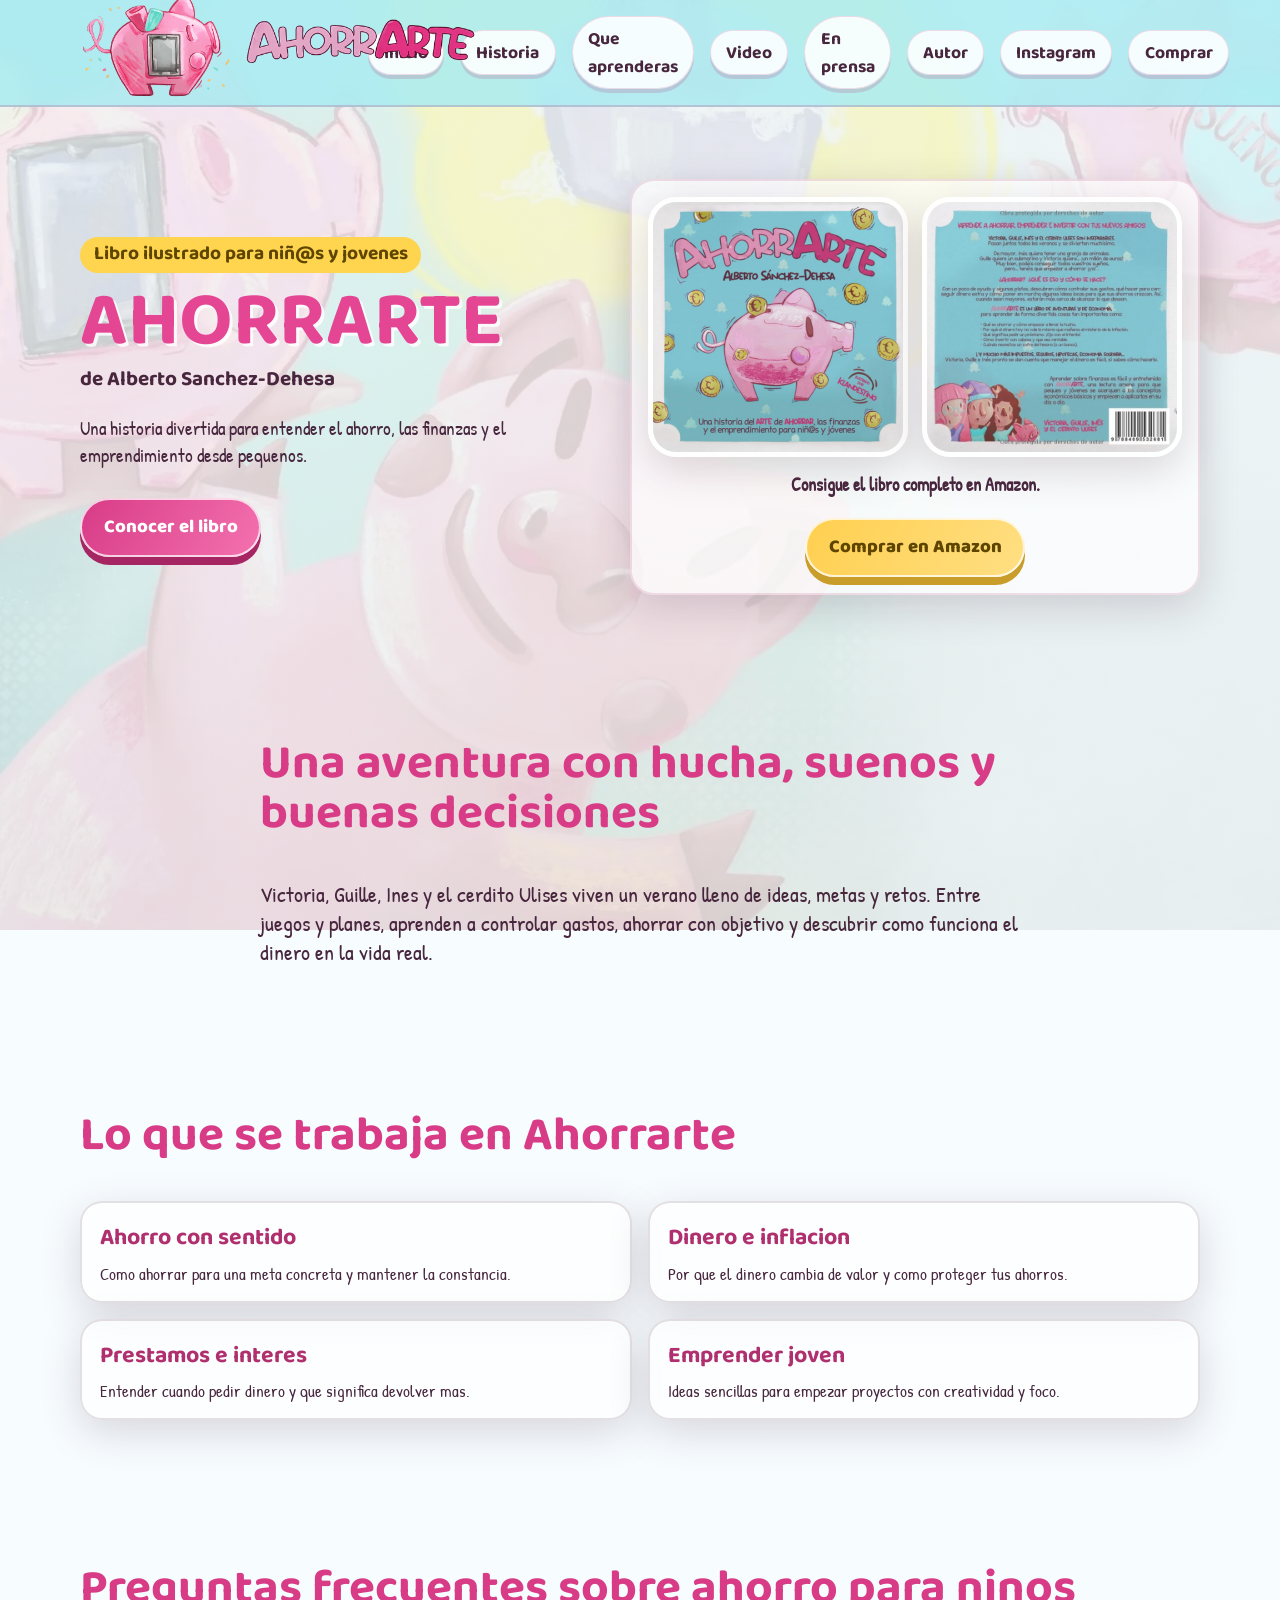
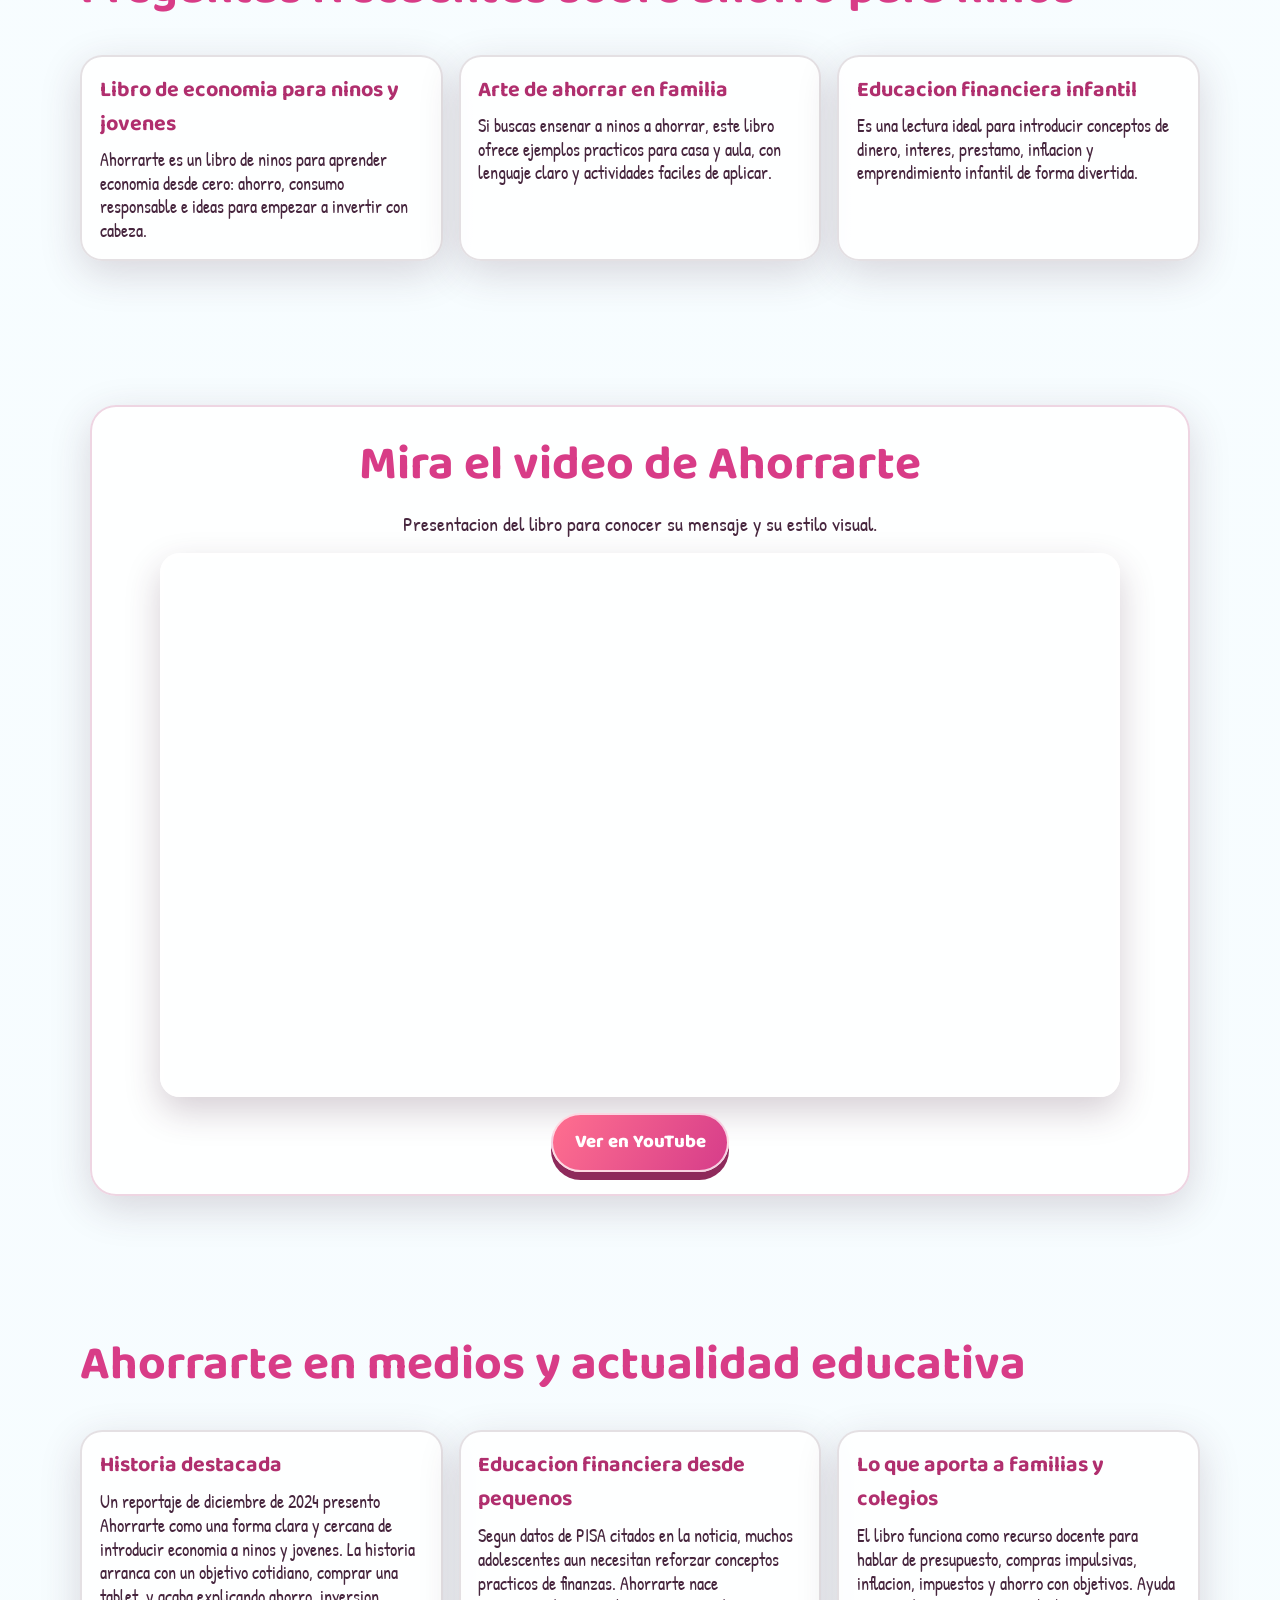
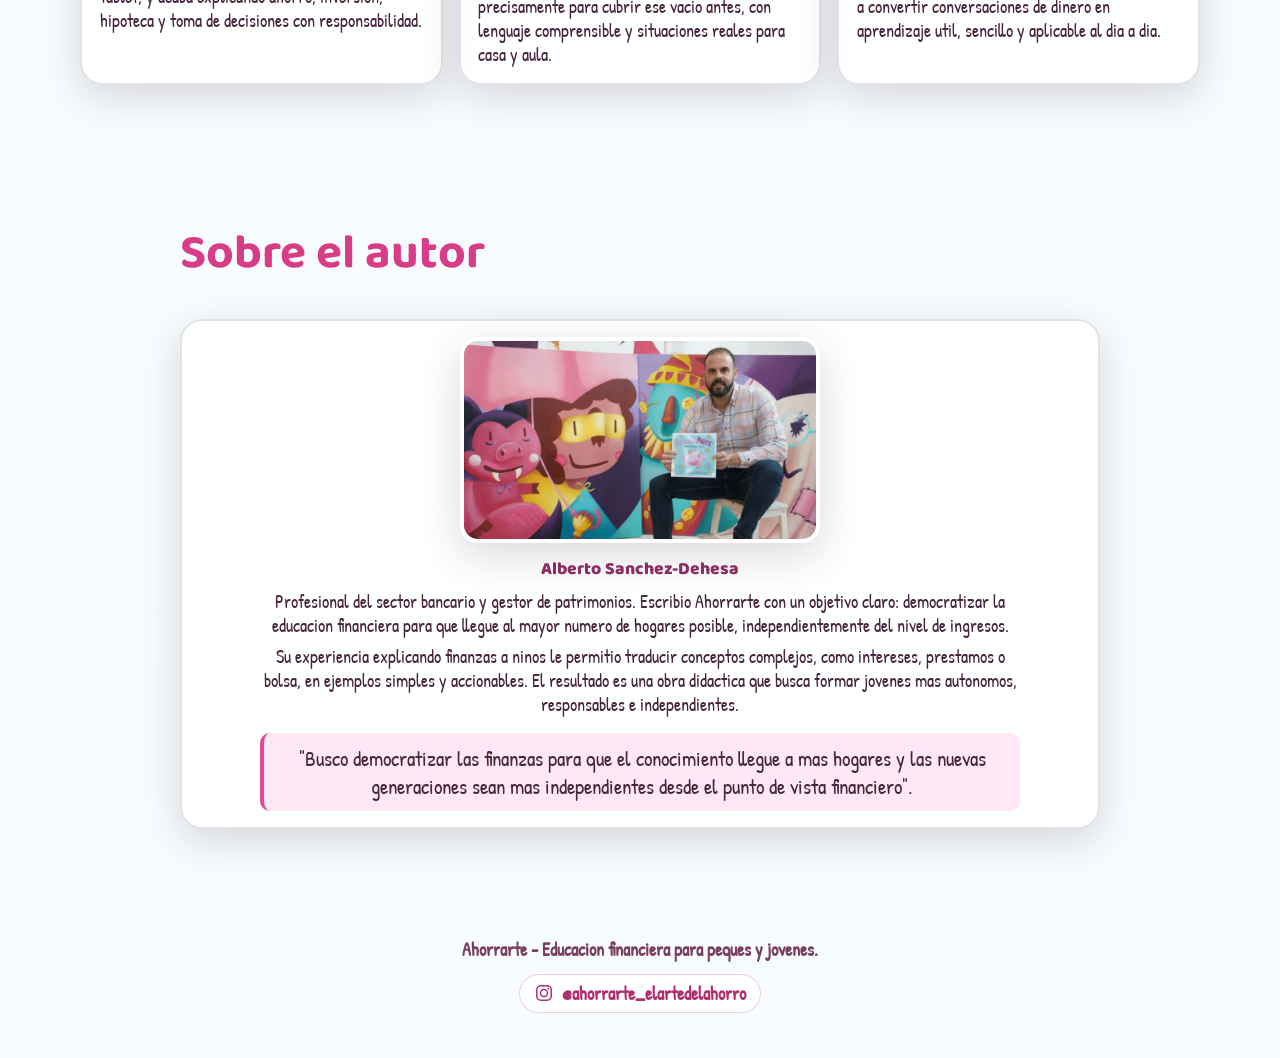
==== commit 39cc4eb8: "Corrige espaciados y header full width" ====
--- a/index.html
+++ b/index.html
@@ -133,7 +133,7 @@
     <main>
       <section class="hero section" id="inicio">
         <div class="hero-copy reveal">
-          <p class="pill">Libro ilustrado para nin@s y jovenes</p>
+          <p class="pill">Libro ilustrado para niñ@s y jovenes</p>
           <h1>AHORRARTE</h1>
           <p class="author">de Alberto Sanchez-Dehesa</p>
           <p>
@@ -166,25 +166,6 @@
         </div>
       </section>
 
-      <section class="section ad-body" aria-label="Publicidad">
-        <ins
-          class="adsbygoogle"
-          style="display:block"
-          data-ad-client="ca-pub-XXXXXXXXXXXXXXXX"
-          data-ad-slot="1111111111"
-          data-ad-format="auto"
-          data-full-width-responsive="true"
-        ></ins>
-        <ins
-          class="adsbygoogle"
-          style="display:block"
-          data-ad-client="ca-pub-XXXXXXXXXXXXXXXX"
-          data-ad-slot="2222222222"
-          data-ad-format="auto"
-          data-full-width-responsive="true"
-        ></ins>
-      </section>
-
       <section class="section about" id="historia-libro">
         <div class="reveal">
           <h2>Una aventura con hucha, suenos y buenas decisiones</h2>
@@ -351,9 +332,5 @@
     </footer>
 
     <script src="script.js"></script>
-    <script>
-      (adsbygoogle = window.adsbygoogle || []).push({});
-      (adsbygoogle = window.adsbygoogle || []).push({});
-    </script>
   </body>
 </html>
--- a/styles.css
+++ b/styles.css
@@ -37,24 +37,13 @@
   display: flex;
   align-items: center;
   justify-content: space-between;
+  width: 100vw;
+  margin-left: calc(50% - 50vw);
+  margin-right: calc(50% - 50vw);
   padding: 0.72rem 4vw;
   backdrop-filter: blur(10px);
   background: rgba(166, 236, 242, 0.8);
   border-bottom: 2px solid rgba(176, 47, 110, 0.22);
-}
-
-.ad-body {
-  display: grid;
-  grid-template-columns: repeat(2, minmax(0, 1fr));
-  gap: 1rem;
-  padding-top: 1rem;
-}
-
-.ad-body .adsbygoogle {
-  min-height: 180px;
-  border-radius: 16px;
-  overflow: hidden;
-  background: rgba(255, 255, 255, 0.7);
 }
 
 .logo-link {
@@ -602,10 +591,6 @@
   }
 
   .faq-grid {
-    grid-template-columns: 1fr;
-  }
-
-  .ad-body {
     grid-template-columns: 1fr;
   }
 
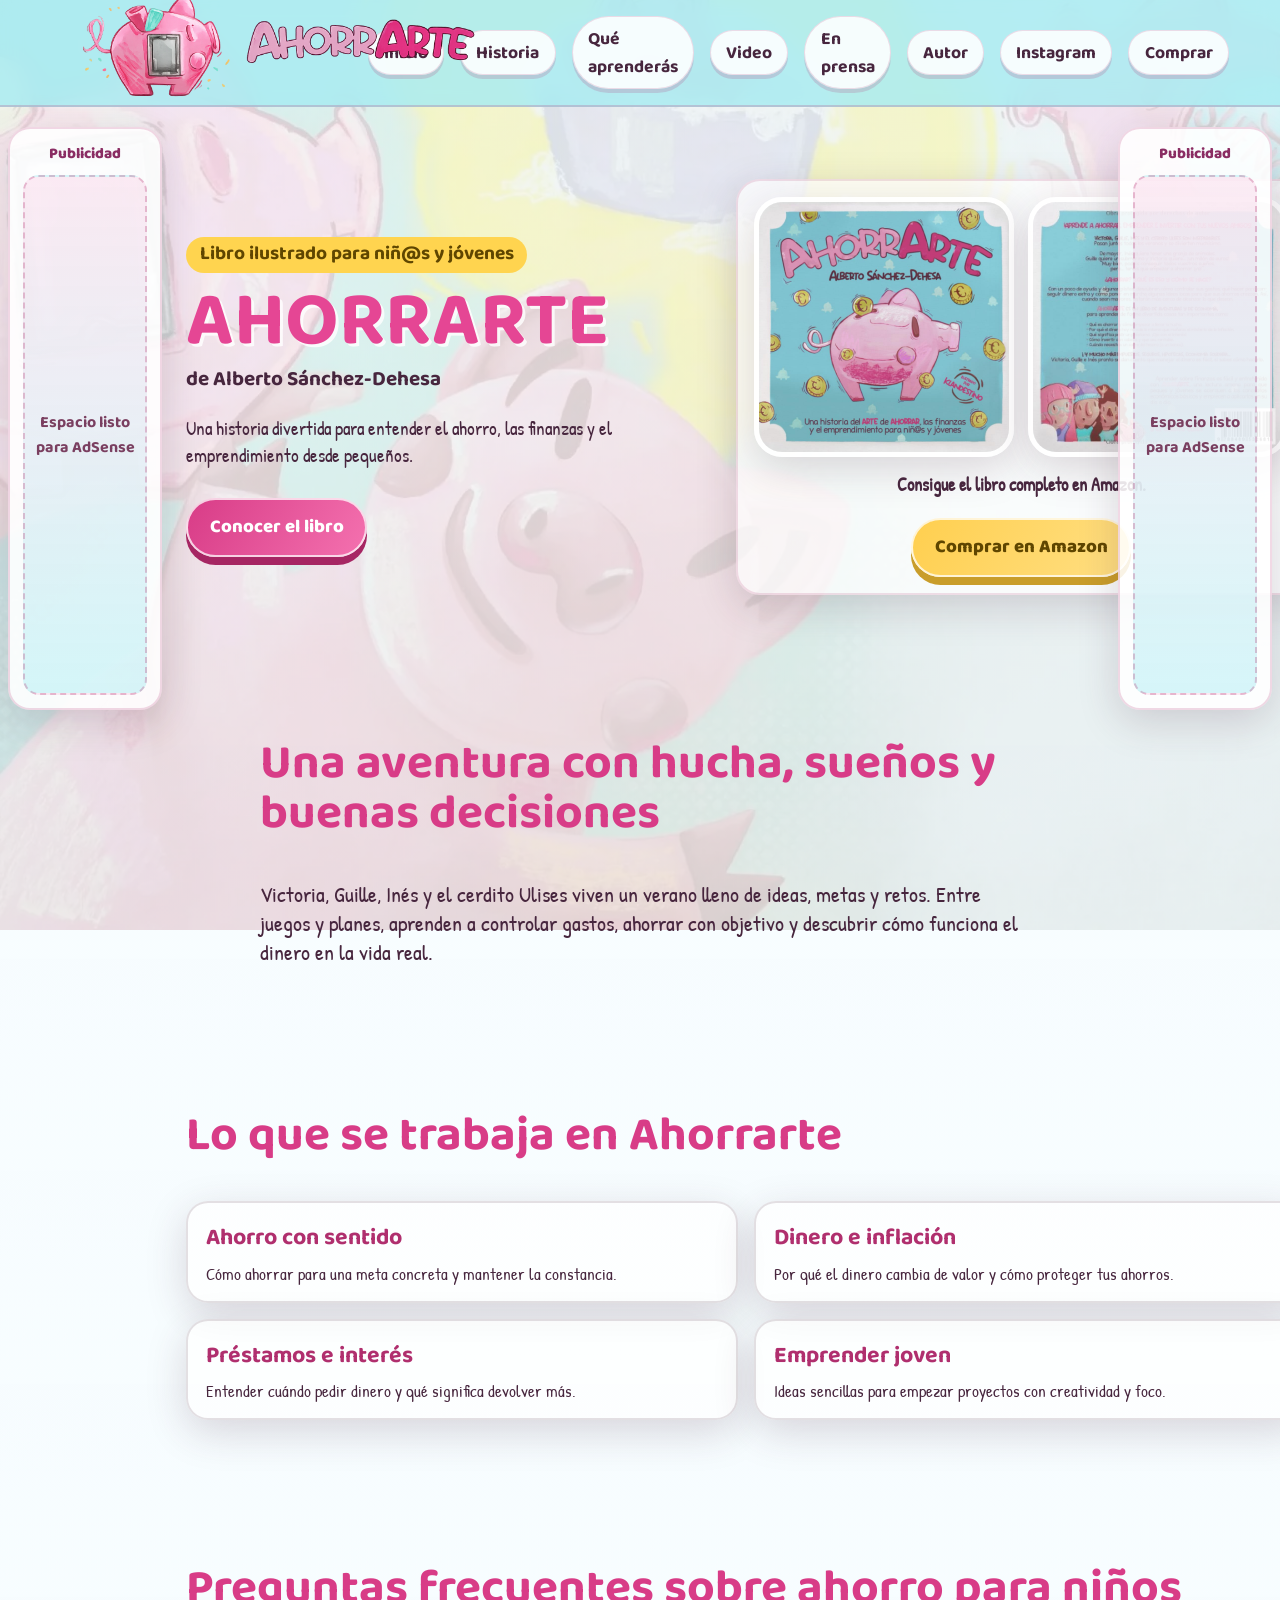
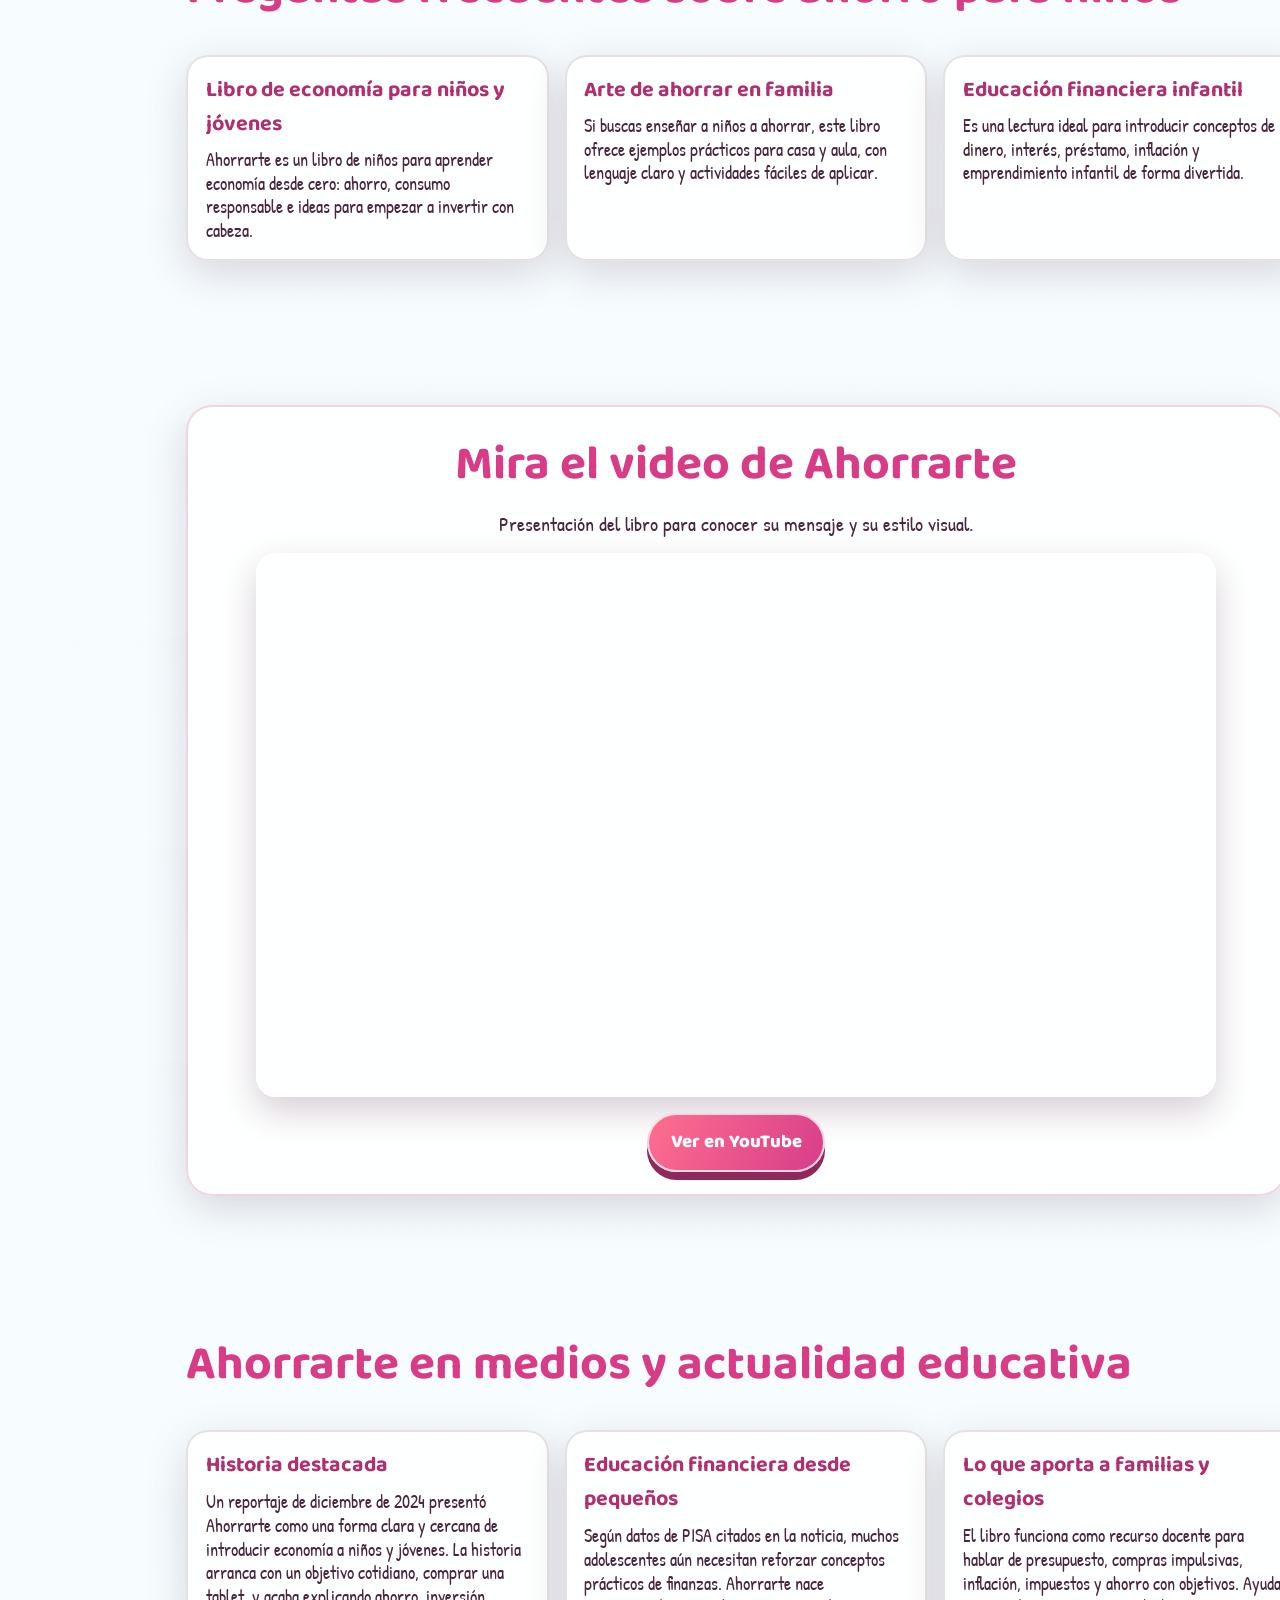
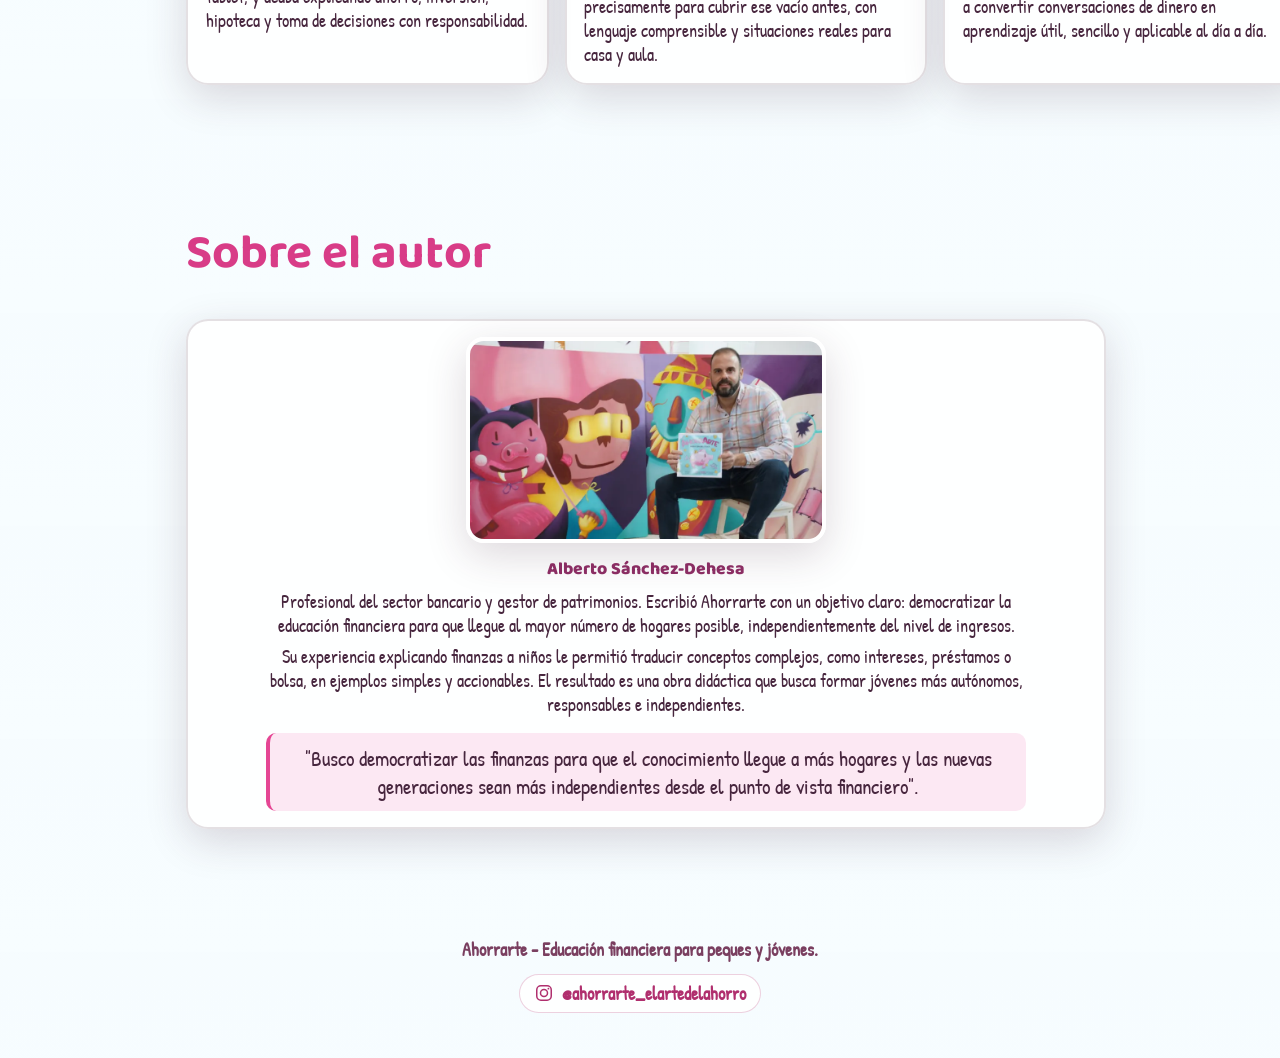
==== commit 3ab23714: "Update layout, ads, and SEO files" ====
--- a/index.html
+++ b/index.html
@@ -3,7 +3,7 @@
   <head>
     <meta charset="UTF-8" />
     <meta name="viewport" content="width=device-width, initial-scale=1.0" />
-    <title>Ahorrarte | Libro de economia para ninos y jovenes</title>
+    <title>Ahorrarte | Libro de economía para niños y jóvenes</title>
     <meta
       name="description"
       content="Ahorrarte es un libro infantil de economia y finanzas para ninos y jovenes. Aprende a ahorrar, invertir y emprender con ejemplos faciles y divertidos."
@@ -45,11 +45,6 @@
       href="https://fonts.googleapis.com/css2?family=Baloo+2:wght@400;500;700;800&family=Luckiest+Guy&family=Patrick+Hand:wght@400&display=swap"
       rel="stylesheet"
     />
-    <script
-      async
-      src="https://pagead2.googlesyndication.com/pagead/js/adsbygoogle.js?client=ca-pub-5490681161094417"
-      crossorigin="anonymous"
-    ></script>
     <script type="application/ld+json">
       {
         "@context": "https://schema.org",
@@ -110,6 +105,11 @@
         ]
       }
     </script>
+    <script
+      async
+      src="https://pagead2.googlesyndication.com/pagead/js/adsbygoogle.js?client=ca-pub-5490681161094417"
+      crossorigin="anonymous"
+    ></script>
     <link rel="stylesheet" href="styles.css" />
   </head>
   <body>
@@ -117,11 +117,11 @@
       <a href="#inicio" class="logo-link">
         <img src="imagenes/logo-header.png" alt="Logo Ahorrarte" class="logo" />
       </a>
-      <button class="menu-toggle" aria-label="Abrir menu" aria-expanded="false">Menu</button>
+      <button class="menu-toggle" aria-label="Abrir menú" aria-expanded="false">Menú</button>
       <nav class="main-nav" id="menu-principal">
         <a href="#inicio">Inicio</a>
         <a href="#historia-libro">Historia</a>
-        <a href="#que-aprenderas">Que aprenderas</a>
+        <a href="#que-aprenderas">Qué aprenderás</a>
         <a href="#video-libro">Video</a>
         <a href="#en-prensa">En prensa</a>
         <a href="#sobre-el-autor">Autor</a>
@@ -130,15 +130,25 @@
       </nav>
     </header>
 
-    <main>
-      <section class="hero section" id="inicio">
+    <div class="page-shell">
+      <aside class="side-rail" aria-label="Publicidad lateral izquierda">
+        <div class="ad-card">
+          <p class="ad-tag">Publicidad</p>
+          <div class="ad-space">
+            <span>Espacio listo para AdSense</span>
+          </div>
+        </div>
+      </aside>
+
+      <main>
+        <section class="hero section" id="inicio">
         <div class="hero-copy reveal">
-          <p class="pill">Libro ilustrado para niñ@s y jovenes</p>
+          <p class="pill">Libro ilustrado para niñ@s y jóvenes</p>
           <h1>AHORRARTE</h1>
-          <p class="author">de Alberto Sanchez-Dehesa</p>
+          <p class="author">de Alberto Sánchez-Dehesa</p>
           <p>
             Una historia divertida para entender el ahorro, las finanzas y el
-            emprendimiento desde pequenos.
+            emprendimiento desde pequeños.
           </p>
           <div class="hero-actions">
             <a href="#historia-libro" class="cta">Conocer el libro</a>
@@ -168,11 +178,11 @@
 
       <section class="section about" id="historia-libro">
         <div class="reveal">
-          <h2>Una aventura con hucha, suenos y buenas decisiones</h2>
-          <p>
-            Victoria, Guille, Ines y el cerdito Ulises viven un verano lleno de
+          <h2>Una aventura con hucha, sueños y buenas decisiones</h2>
+          <p>
+            Victoria, Guille, Inés y el cerdito Ulises viven un verano lleno de
             ideas, metas y retos. Entre juegos y planes, aprenden a controlar
-            gastos, ahorrar con objetivo y descubrir como funciona el dinero en
+            gastos, ahorrar con objetivo y descubrir cómo funciona el dinero en
             la vida real.
           </p>
         </div>
@@ -183,15 +193,15 @@
         <div class="cards">
           <article class="card reveal">
             <h3>Ahorro con sentido</h3>
-            <p>Como ahorrar para una meta concreta y mantener la constancia.</p>
+            <p>Cómo ahorrar para una meta concreta y mantener la constancia.</p>
           </article>
           <article class="card reveal">
-            <h3>Dinero e inflacion</h3>
-            <p>Por que el dinero cambia de valor y como proteger tus ahorros.</p>
+            <h3>Dinero e inflación</h3>
+            <p>Por qué el dinero cambia de valor y cómo proteger tus ahorros.</p>
           </article>
           <article class="card reveal">
-            <h3>Prestamos e interes</h3>
-            <p>Entender cuando pedir dinero y que significa devolver mas.</p>
+            <h3>Préstamos e interés</h3>
+            <p>Entender cuándo pedir dinero y qué significa devolver más.</p>
           </article>
           <article class="card reveal">
             <h3>Emprender joven</h3>
@@ -201,12 +211,12 @@
       </section>
 
       <section class="section faq-section" id="faq-seo">
-        <h2 class="reveal">Preguntas frecuentes sobre ahorro para ninos</h2>
+        <h2 class="reveal">Preguntas frecuentes sobre ahorro para niños</h2>
         <div class="faq-grid">
           <article class="faq-item reveal">
-            <h3>Libro de economia para ninos y jovenes</h3>
-            <p>
-              Ahorrarte es un libro de ninos para aprender economia desde cero:
+            <h3>Libro de economía para niños y jóvenes</h3>
+            <p>
+              Ahorrarte es un libro de niños para aprender economía desde cero:
               ahorro, consumo responsable e ideas para empezar a invertir con
               cabeza.
             </p>
@@ -214,16 +224,16 @@
           <article class="faq-item reveal">
             <h3>Arte de ahorrar en familia</h3>
             <p>
-              Si buscas ensenar a ninos a ahorrar, este libro ofrece ejemplos
-              practicos para casa y aula, con lenguaje claro y actividades
-              faciles de aplicar.
+              Si buscas enseñar a niños a ahorrar, este libro ofrece ejemplos
+              prácticos para casa y aula, con lenguaje claro y actividades
+              fáciles de aplicar.
             </p>
           </article>
           <article class="faq-item reveal">
-            <h3>Educacion financiera infantil</h3>
+            <h3>Educación financiera infantil</h3>
             <p>
               Es una lectura ideal para introducir conceptos de dinero,
-              interes, prestamo, inflacion y emprendimiento infantil de forma
+              interés, préstamo, inflación y emprendimiento infantil de forma
               divertida.
             </p>
           </article>
@@ -234,7 +244,7 @@
         <article class="video-card reveal">
           <h2>Mira el video de Ahorrarte</h2>
           <p>
-            Presentacion del libro para conocer su mensaje y su estilo visual.
+            Presentación del libro para conocer su mensaje y su estilo visual.
           </p>
           <div class="video-frame">
             <iframe
@@ -262,19 +272,19 @@
           <article class="panel reveal">
             <h3>Historia destacada</h3>
             <p>
-              Un reportaje de diciembre de 2024 presento Ahorrarte como una
-              forma clara y cercana de introducir economia a ninos y jovenes.
+              Un reportaje de diciembre de 2024 presentó Ahorrarte como una
+              forma clara y cercana de introducir economía a niños y jóvenes.
               La historia arranca con un objetivo cotidiano, comprar una
-              tablet, y acaba explicando ahorro, inversion, hipoteca y toma de
+              tablet, y acaba explicando ahorro, inversión, hipoteca y toma de
               decisiones con responsabilidad.
             </p>
           </article>
           <article class="panel reveal">
-            <h3>Educacion financiera desde pequenos</h3>
-            <p>
-              Segun datos de PISA citados en la noticia, muchos adolescentes
-              aun necesitan reforzar conceptos practicos de finanzas. Ahorrarte
-              nace precisamente para cubrir ese vacio antes, con lenguaje
+            <h3>Educación financiera desde pequeños</h3>
+            <p>
+              Según datos de PISA citados en la noticia, muchos adolescentes
+              aún necesitan reforzar conceptos prácticos de finanzas. Ahorrarte
+              nace precisamente para cubrir ese vacío antes, con lenguaje
               comprensible y situaciones reales para casa y aula.
             </p>
           </article>
@@ -282,9 +292,9 @@
             <h3>Lo que aporta a familias y colegios</h3>
             <p>
               El libro funciona como recurso docente para hablar de presupuesto,
-              compras impulsivas, inflacion, impuestos y ahorro con objetivos.
-              Ayuda a convertir conversaciones de dinero en aprendizaje util,
-              sencillo y aplicable al dia a dia.
+              compras impulsivas, inflación, impuestos y ahorro con objetivos.
+              Ayuda a convertir conversaciones de dinero en aprendizaje útil,
+              sencillo y aplicable al día a día.
             </p>
           </article>
         </div>
@@ -294,33 +304,42 @@
         <h2 class="reveal">Sobre el autor</h2>
         <article class="author-card reveal">
           <figure class="author-photo">
-            <img src="imagenes/autor.webp" alt="Alberto Sanchez-Dehesa, autor de Ahorrarte" />
+            <img src="imagenes/autor.webp" alt="Alberto Sánchez-Dehesa, autor de Ahorrarte" />
           </figure>
-          <p class="author-name">Alberto Sanchez-Dehesa</p>
-          <p>
-            Profesional del sector bancario y gestor de patrimonios. Escribio
-            Ahorrarte con un objetivo claro: democratizar la educacion
-            financiera para que llegue al mayor numero de hogares posible,
+          <p class="author-name">Alberto Sánchez-Dehesa</p>
+          <p>
+            Profesional del sector bancario y gestor de patrimonios. Escribió
+            Ahorrarte con un objetivo claro: democratizar la educación
+            financiera para que llegue al mayor número de hogares posible,
             independientemente del nivel de ingresos.
           </p>
           <p>
-            Su experiencia explicando finanzas a ninos le permitio traducir
-            conceptos complejos, como intereses, prestamos o bolsa, en ejemplos
-            simples y accionables. El resultado es una obra didactica que busca
-            formar jovenes mas autonomos, responsables e independientes.
+            Su experiencia explicando finanzas a niños le permitió traducir
+            conceptos complejos, como intereses, préstamos o bolsa, en ejemplos
+            simples y accionables. El resultado es una obra didáctica que busca
+            formar jóvenes más autónomos, responsables e independientes.
           </p>
           <blockquote>
             "Busco democratizar las finanzas para que el conocimiento llegue a
-            mas hogares y las nuevas generaciones sean mas independientes desde
+            más hogares y las nuevas generaciones sean más independientes desde
             el punto de vista financiero".
           </blockquote>
         </article>
-      </section>
-
-    </main>
+        </section>
+      </main>
+
+      <aside class="side-rail" aria-label="Publicidad lateral derecha">
+        <div class="ad-card">
+          <p class="ad-tag">Publicidad</p>
+          <div class="ad-space">
+            <span>Espacio listo para AdSense</span>
+          </div>
+        </div>
+      </aside>
+    </div>
 
     <footer class="site-footer" id="instagram-ahorrarte">
-      <p>Ahorrarte - Educacion financiera para peques y jovenes.</p>
+      <p>Ahorrarte - Educación financiera para peques y jóvenes.</p>
       <a class="insta-link" href="https://www.instagram.com/ahorrarte_elartedelahorro/" target="_blank" rel="noopener noreferrer" aria-label="Instagram Ahorrarte">
         <svg viewBox="0 0 24 24" aria-hidden="true" focusable="false">
           <rect x="3.3" y="3.3" width="17.4" height="17.4" rx="5"></rect>
--- a/styles.css
+++ b/styles.css
@@ -28,6 +28,62 @@
     url("imagenes/CerdosFondo.webp") center / cover fixed no-repeat;
   min-height: 100vh;
   overflow-x: hidden;
+}
+
+.page-shell {
+  width: min(1480px, 100%);
+  margin: 0 auto;
+  display: grid;
+  grid-template-columns: minmax(120px, 170px) minmax(0, 1fr) minmax(120px, 170px);
+  gap: 1rem;
+  align-items: start;
+}
+
+main {
+  min-width: 0;
+}
+
+.side-rail {
+  position: sticky;
+  top: 104px;
+  align-self: start;
+  padding: 1.25rem 0.5rem;
+}
+
+.ad-card {
+  background: rgba(255, 255, 255, 0.88);
+  border: 2px solid rgba(176, 47, 110, 0.18);
+  border-radius: 22px;
+  box-shadow: var(--shadow);
+  padding: 0.8rem;
+}
+
+.ad-tag {
+  margin: 0 0 0.6rem;
+  text-align: center;
+  font-family: "Baloo 2", sans-serif;
+  font-size: 0.95rem;
+  font-weight: 800;
+  color: #8a2d63;
+}
+
+.ad-space {
+  min-height: 520px;
+  border-radius: 16px;
+  border: 2px dashed rgba(176, 47, 110, 0.28);
+  background: linear-gradient(180deg, rgba(248, 198, 223, 0.35), rgba(166, 236, 242, 0.45));
+  display: flex;
+  align-items: center;
+  justify-content: center;
+  text-align: center;
+  padding: 1rem 0.5rem;
+}
+
+.ad-space span {
+  font-family: "Baloo 2", sans-serif;
+  font-size: 1rem;
+  font-weight: 700;
+  color: #7a3f60;
 }
 
 .site-header {
@@ -576,6 +632,23 @@
   transform: translateY(0) scale(1);
 }
 
+@media (max-width: 1200px) {
+  .page-shell {
+    width: 100%;
+    grid-template-columns: 1fr;
+    gap: 0;
+  }
+
+  .side-rail {
+    position: static;
+    padding: 0 1rem;
+  }
+
+  .ad-space {
+    min-height: 140px;
+  }
+}
+
 @media (max-width: 900px) {
   .hero,
   .about {
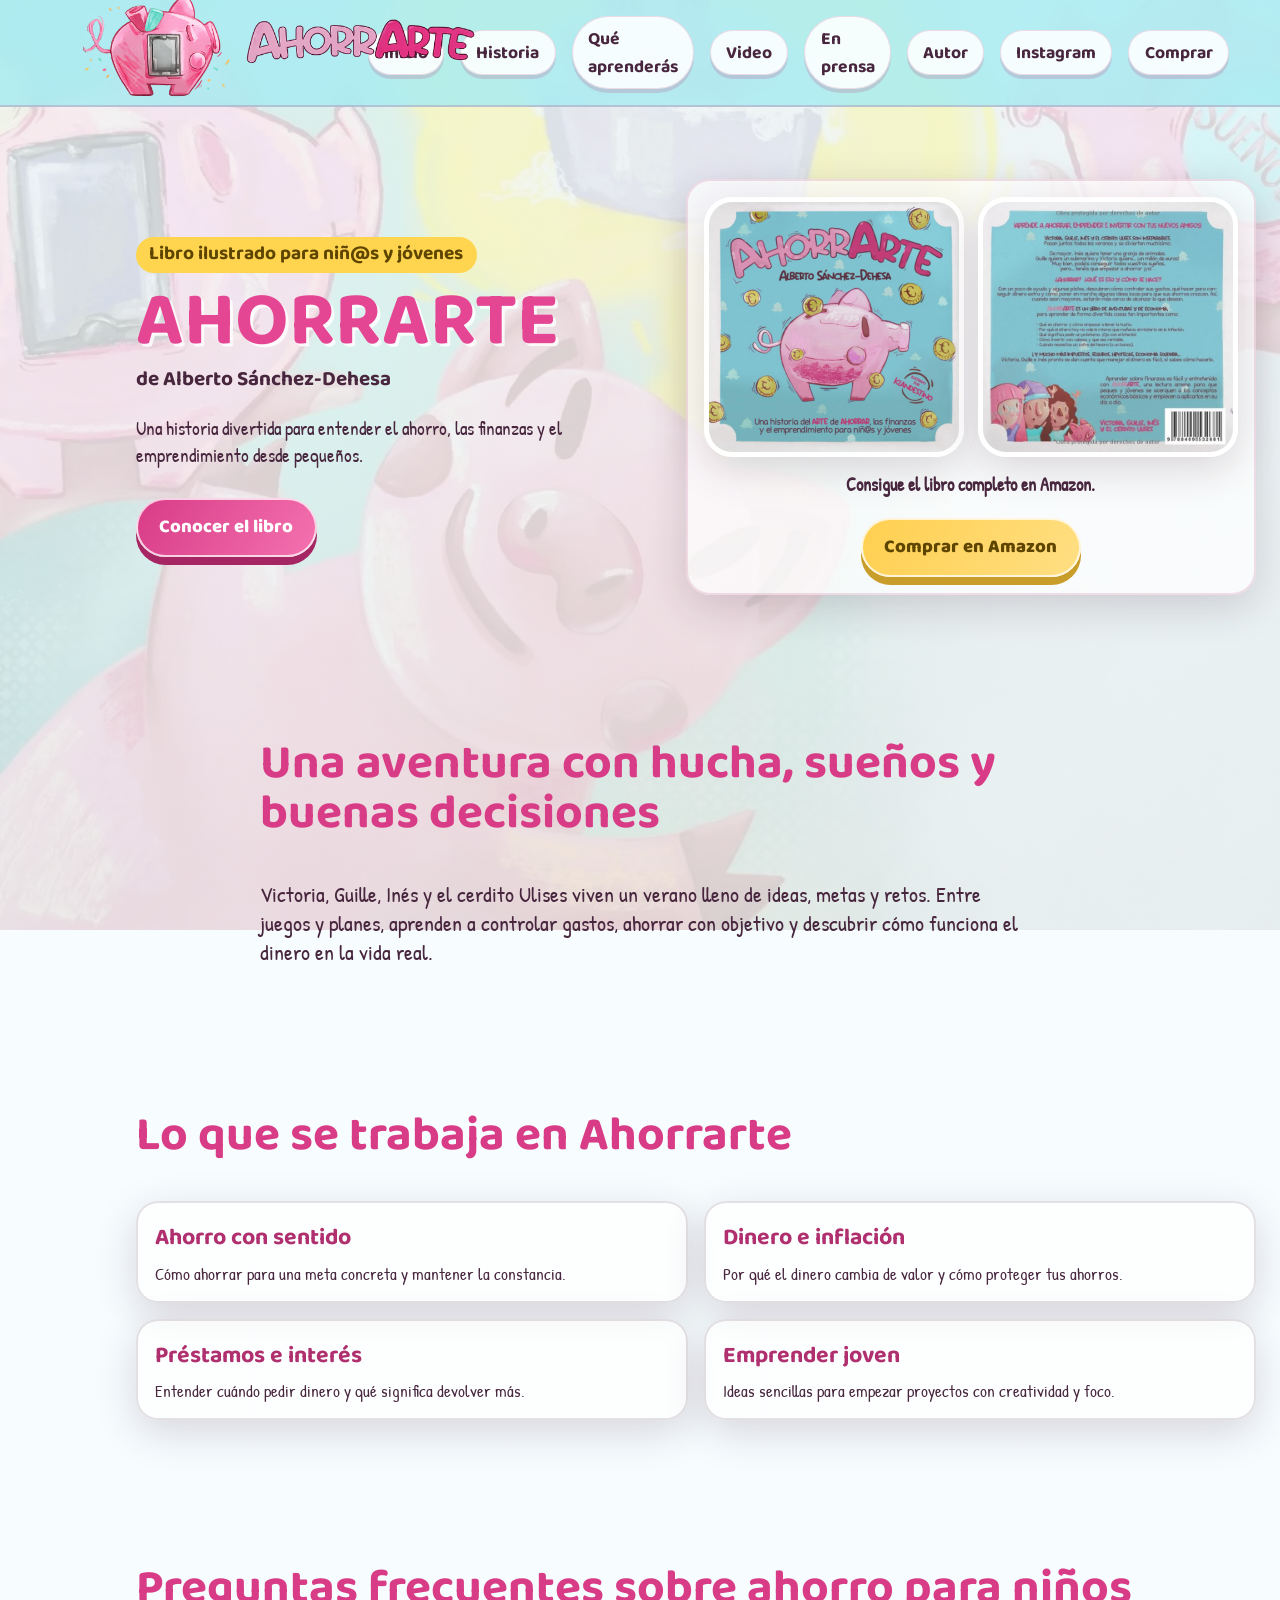
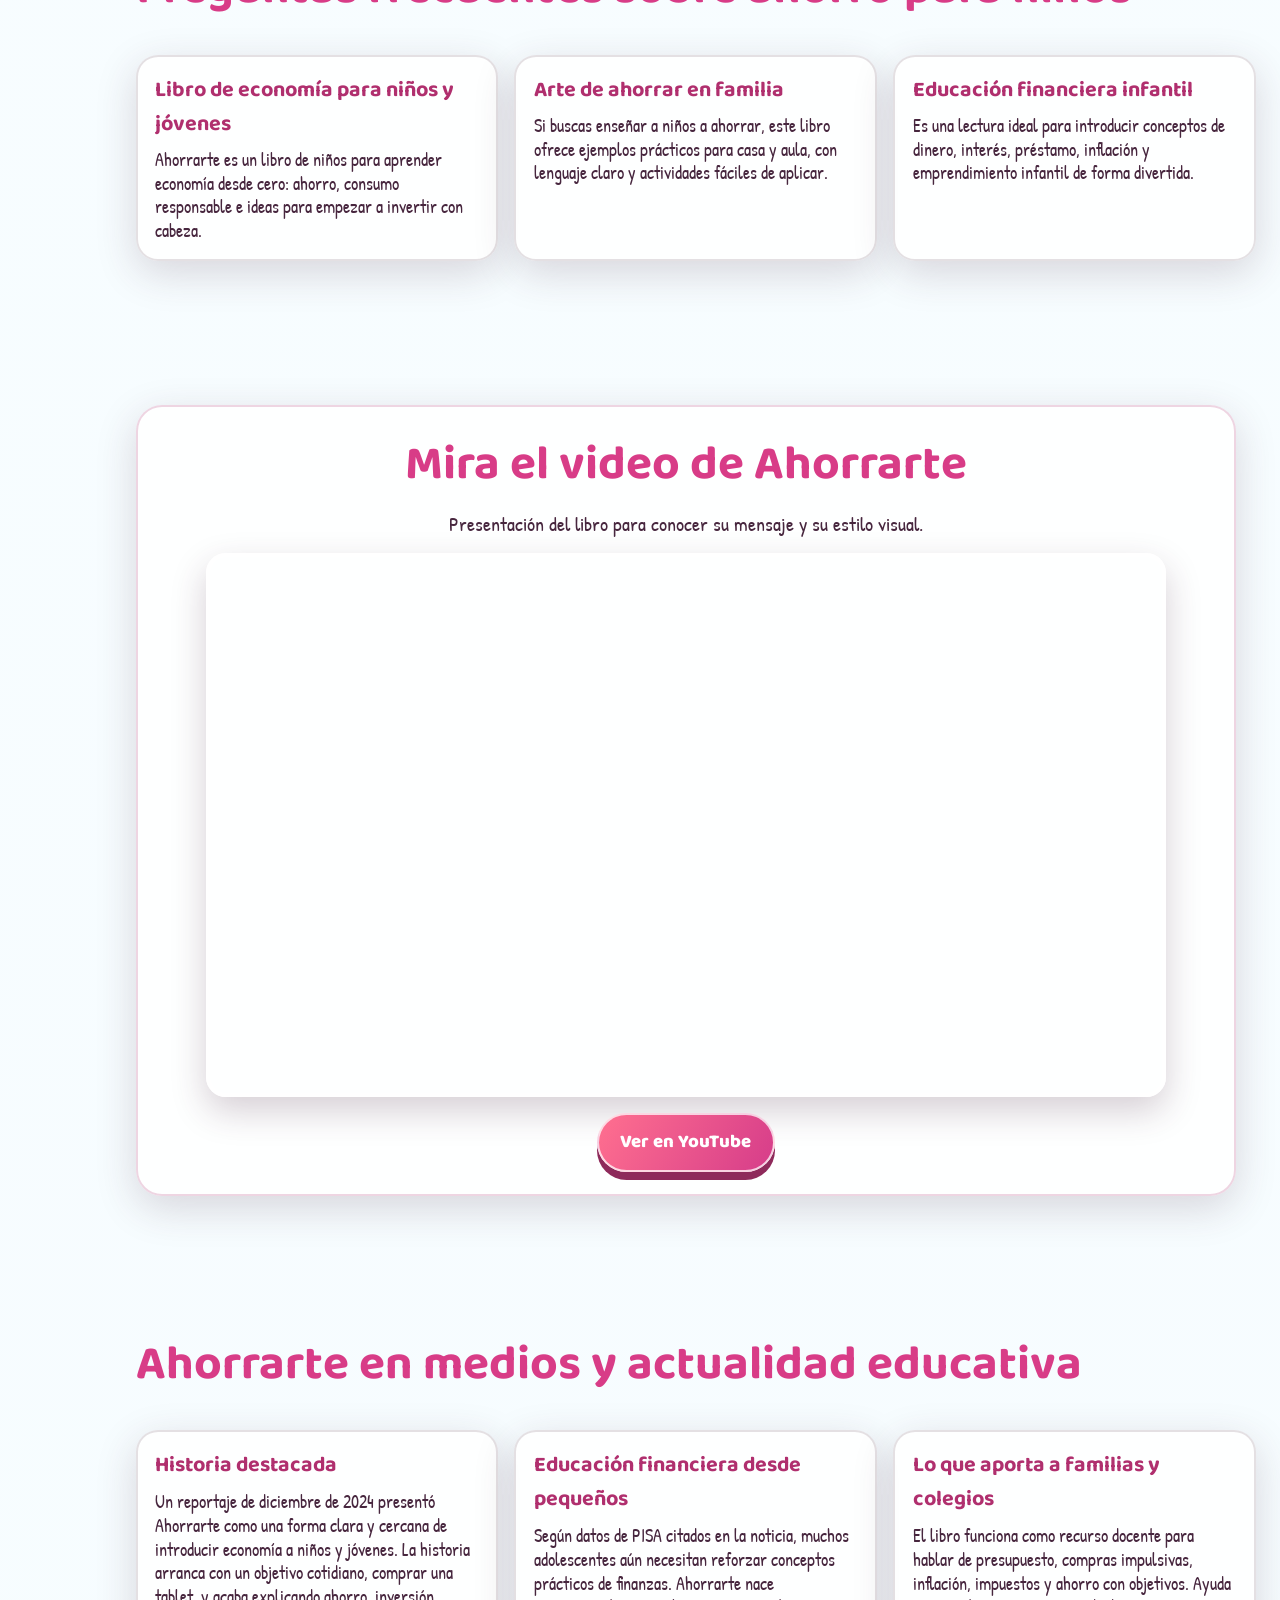
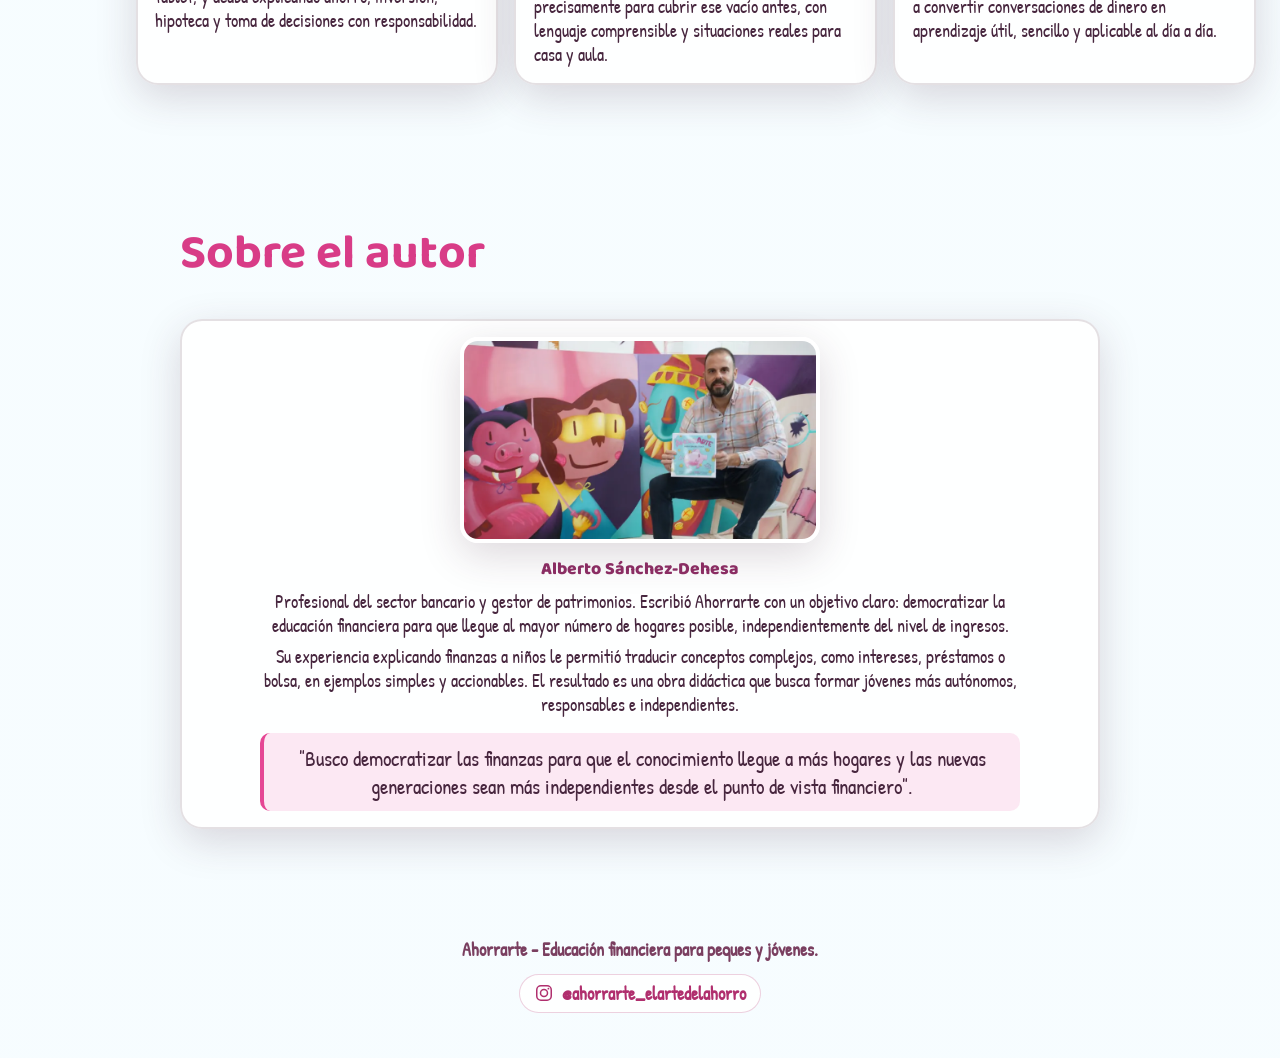
==== commit 58cc424f: "Refine side ads and add ads.txt" ====
--- a/index.html
+++ b/index.html
@@ -131,13 +131,15 @@
     </header>
 
     <div class="page-shell">
-      <aside class="side-rail" aria-label="Publicidad lateral izquierda">
-        <div class="ad-card">
-          <p class="ad-tag">Publicidad</p>
-          <div class="ad-space">
-            <span>Espacio listo para AdSense</span>
-          </div>
-        </div>
+      <aside class="side-rail side-rail-left" aria-label="Anuncio lateral izquierdo">
+        <ins
+          class="adsbygoogle side-adsense"
+          style="display:block"
+          data-ad-client="ca-pub-5490681161094417"
+          data-ad-slot="1234567890"
+          data-ad-format="auto"
+          data-full-width-responsive="false"
+        ></ins>
       </aside>
 
       <main>
@@ -328,13 +330,15 @@
         </section>
       </main>
 
-      <aside class="side-rail" aria-label="Publicidad lateral derecha">
-        <div class="ad-card">
-          <p class="ad-tag">Publicidad</p>
-          <div class="ad-space">
-            <span>Espacio listo para AdSense</span>
-          </div>
-        </div>
+      <aside class="side-rail side-rail-right" aria-label="Anuncio lateral derecho">
+        <ins
+          class="adsbygoogle side-adsense"
+          style="display:block"
+          data-ad-client="ca-pub-5490681161094417"
+          data-ad-slot="1234567891"
+          data-ad-format="auto"
+          data-full-width-responsive="false"
+        ></ins>
       </aside>
     </div>
 
@@ -350,6 +354,15 @@
       </a>
     </footer>
 
+    <script>
+      document.querySelectorAll('.adsbygoogle').forEach(() => {
+        try {
+          (adsbygoogle = window.adsbygoogle || []).push({});
+        } catch (error) {
+          console.warn('AdSense no disponible todavía', error);
+        }
+      });
+    </script>
     <script src="script.js"></script>
   </body>
 </html>
--- a/styles.css
+++ b/styles.css
@@ -31,11 +31,11 @@
 }
 
 .page-shell {
-  width: min(1480px, 100%);
+  width: 100%;
   margin: 0 auto;
   display: grid;
-  grid-template-columns: minmax(120px, 170px) minmax(0, 1fr) minmax(120px, 170px);
-  gap: 1rem;
+  grid-template-columns: minmax(90px, 130px) minmax(0, 1fr) minmax(90px, 130px);
+  gap: 0.35rem;
   align-items: start;
 }
 
@@ -45,45 +45,24 @@
 
 .side-rail {
   position: sticky;
-  top: 104px;
+  top: 96px;
   align-self: start;
-  padding: 1.25rem 0.5rem;
-}
-
-.ad-card {
-  background: rgba(255, 255, 255, 0.88);
-  border: 2px solid rgba(176, 47, 110, 0.18);
-  border-radius: 22px;
-  box-shadow: var(--shadow);
-  padding: 0.8rem;
-}
-
-.ad-tag {
-  margin: 0 0 0.6rem;
-  text-align: center;
-  font-family: "Baloo 2", sans-serif;
-  font-size: 0.95rem;
-  font-weight: 800;
-  color: #8a2d63;
-}
-
-.ad-space {
-  min-height: 520px;
-  border-radius: 16px;
-  border: 2px dashed rgba(176, 47, 110, 0.28);
-  background: linear-gradient(180deg, rgba(248, 198, 223, 0.35), rgba(166, 236, 242, 0.45));
-  display: flex;
-  align-items: center;
-  justify-content: center;
-  text-align: center;
-  padding: 1rem 0.5rem;
-}
-
-.ad-space span {
-  font-family: "Baloo 2", sans-serif;
-  font-size: 1rem;
-  font-weight: 700;
-  color: #7a3f60;
+  padding: 0.35rem 0;
+}
+
+.side-rail-left {
+  padding-left: 0.1rem;
+}
+
+.side-rail-right {
+  padding-right: 0.1rem;
+}
+
+.side-adsense {
+  width: 100%;
+  min-height: 600px;
+  opacity: 0.92;
+  overflow: hidden;
 }
 
 .site-header {
@@ -644,8 +623,8 @@
     padding: 0 1rem;
   }
 
-  .ad-space {
-    min-height: 140px;
+  .side-adsense {
+    min-height: 120px;
   }
 }
 
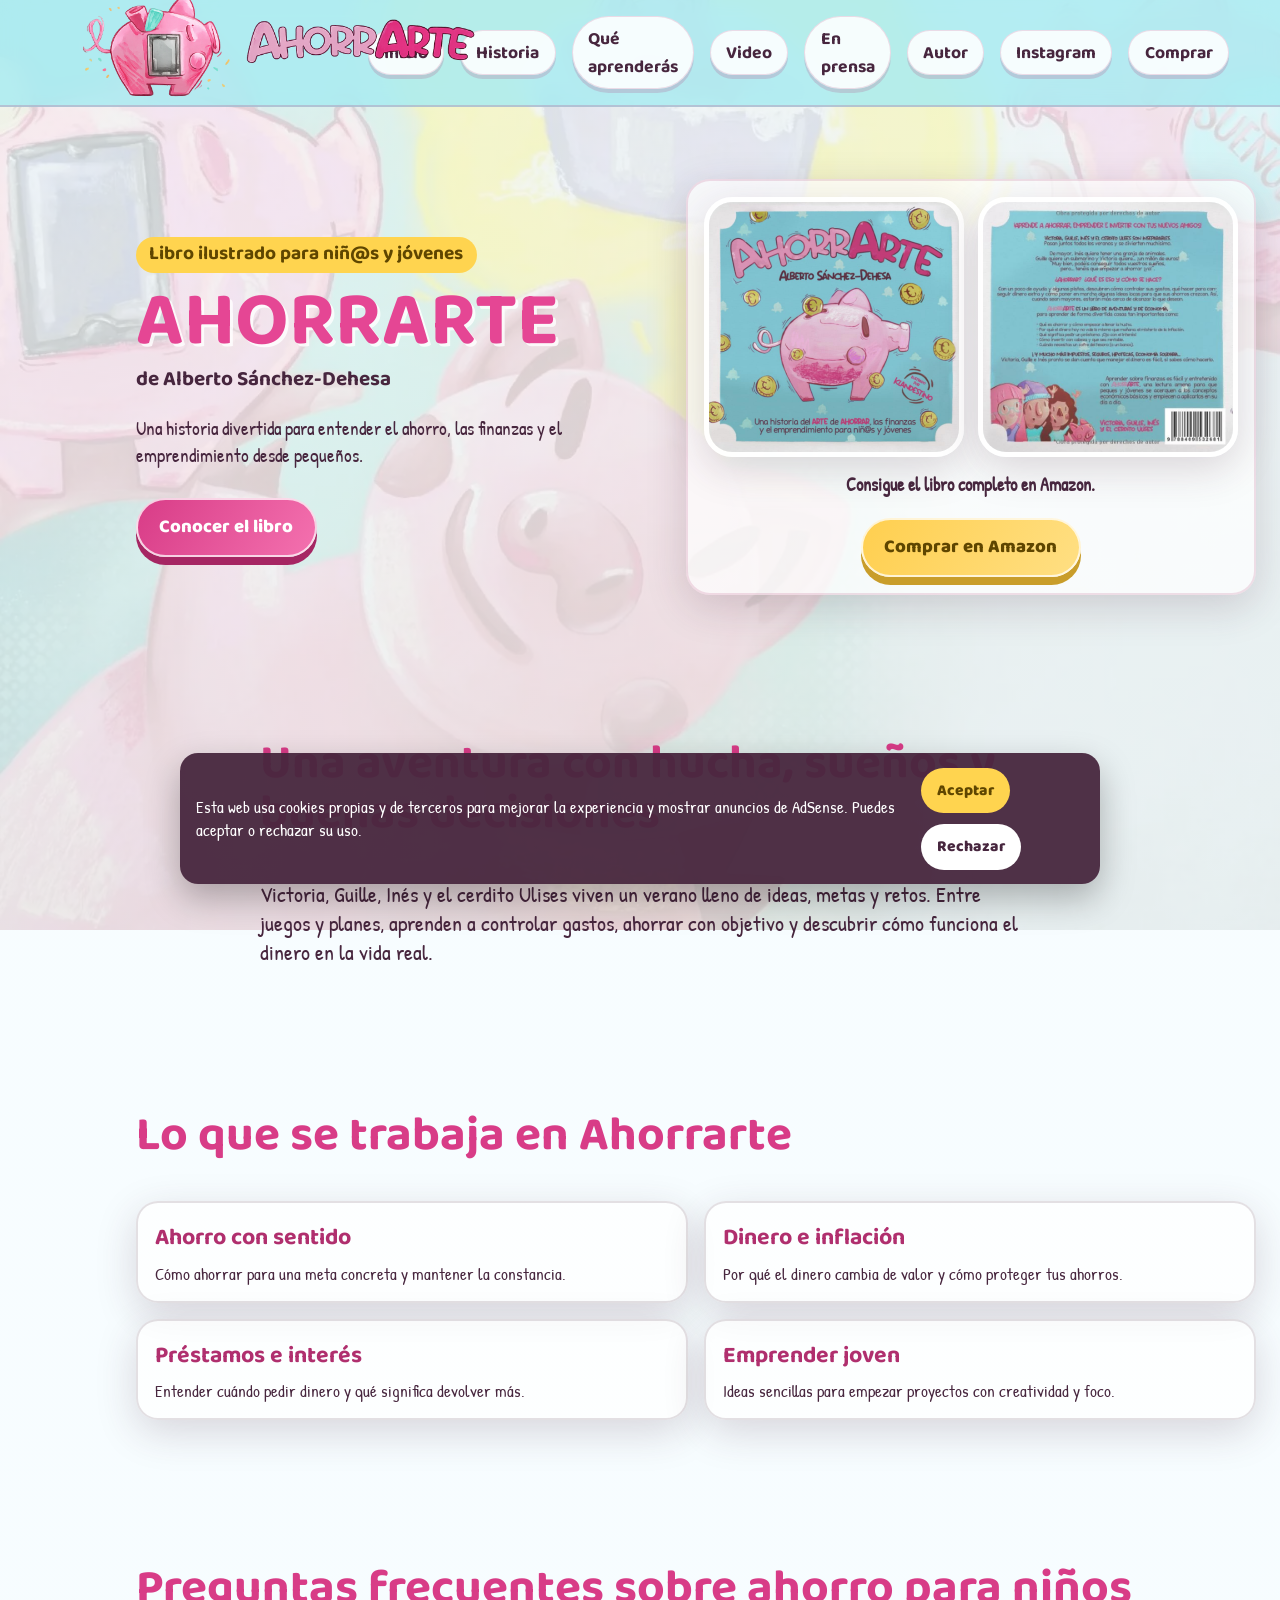
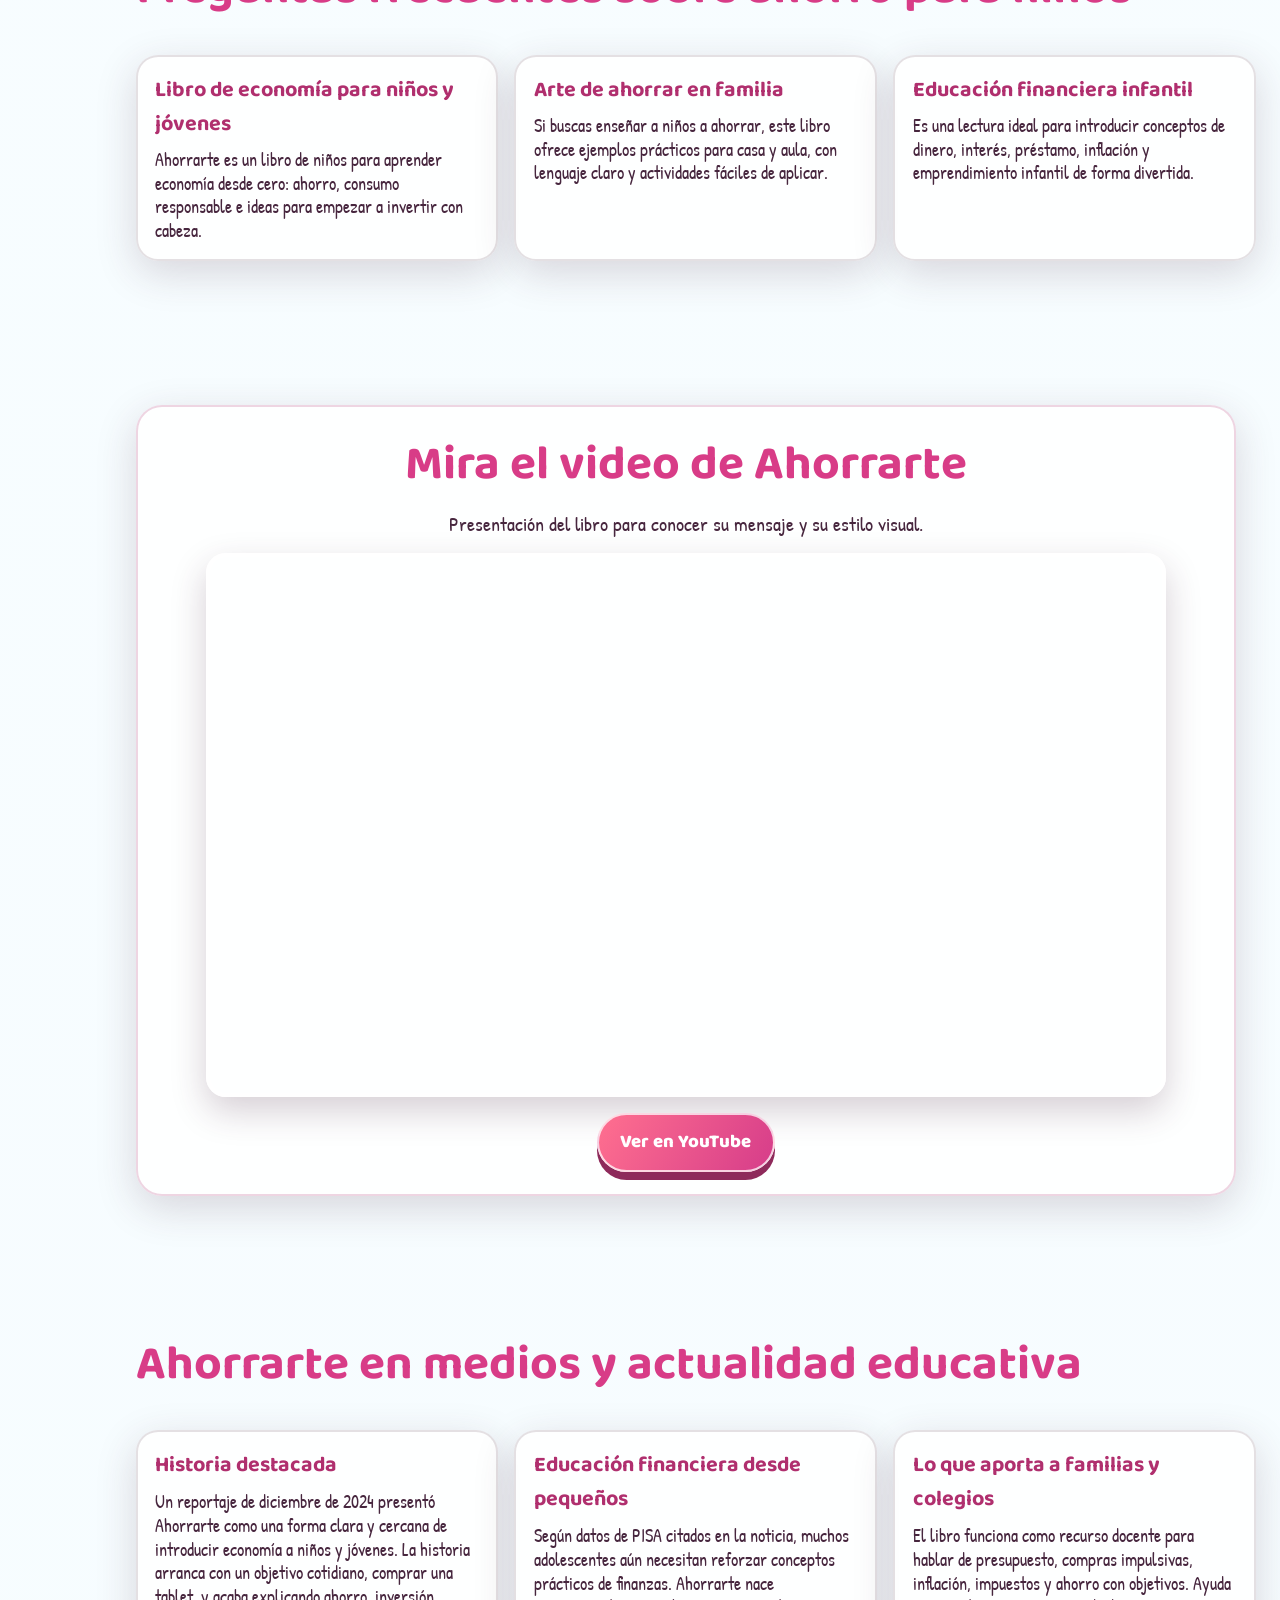
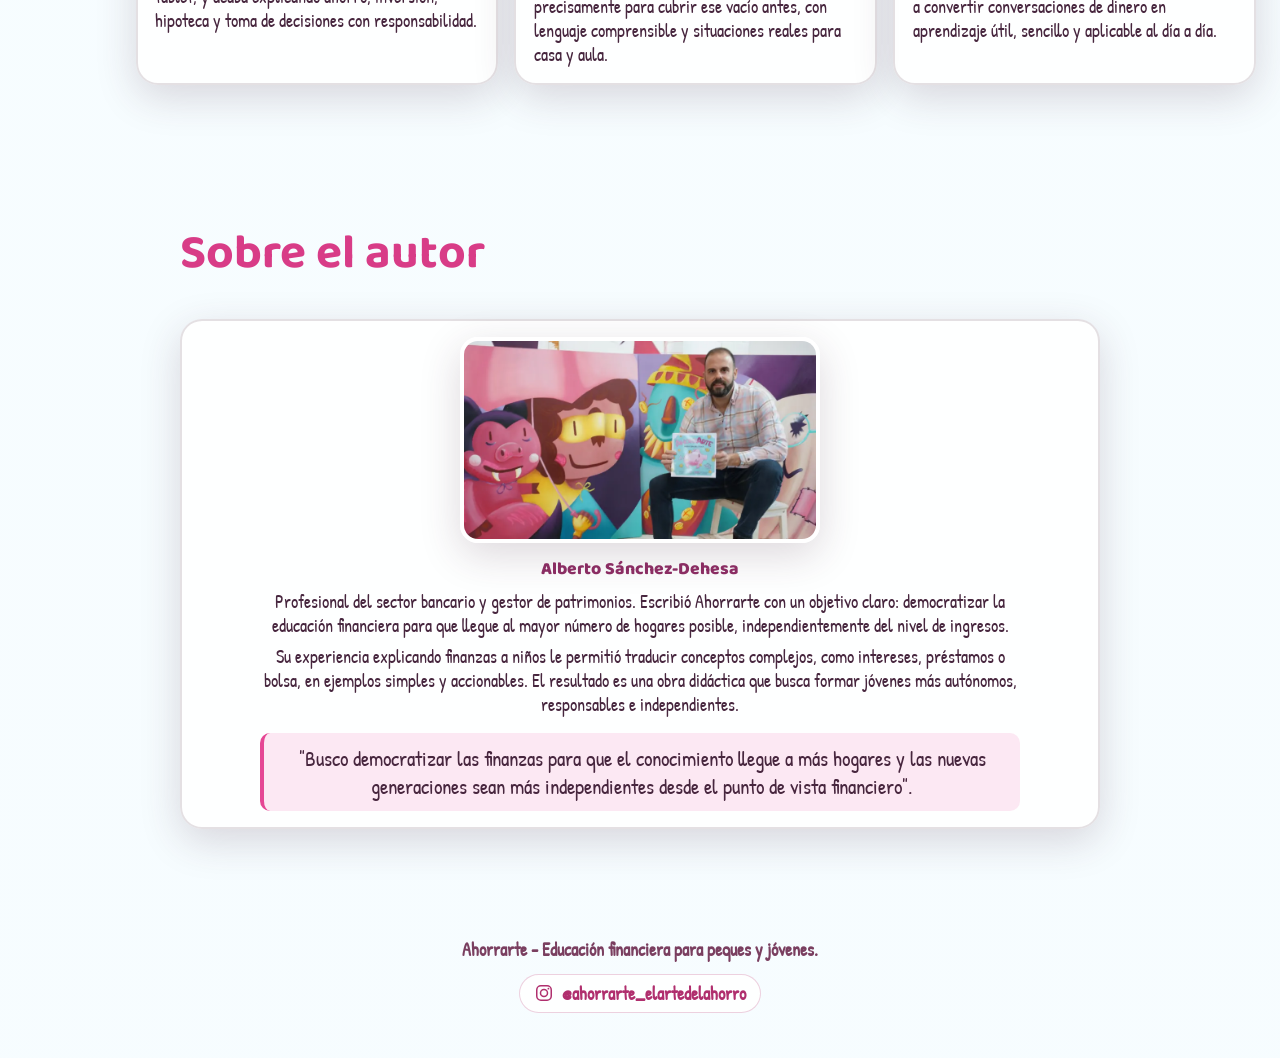
==== commit bcd8ad4d: "Add cookie notice and fix mobile ad spacing" ====
--- a/index.html
+++ b/index.html
@@ -354,15 +354,16 @@
       </a>
     </footer>
 
-    <script>
-      document.querySelectorAll('.adsbygoogle').forEach(() => {
-        try {
-          (adsbygoogle = window.adsbygoogle || []).push({});
-        } catch (error) {
-          console.warn('AdSense no disponible todavía', error);
-        }
-      });
-    </script>
+    <div class="cookie-banner" id="cookie-banner" role="dialog" aria-live="polite" aria-label="Aviso de cookies" hidden>
+      <p>
+        Esta web usa cookies propias y de terceros para mejorar la experiencia y
+        mostrar anuncios de AdSense. Puedes aceptar o rechazar su uso.
+      </p>
+      <div class="cookie-actions">
+        <button class="cookie-btn cookie-accept" id="accept-cookies" type="button">Aceptar</button>
+        <button class="cookie-btn cookie-reject" id="reject-cookies" type="button">Rechazar</button>
+      </div>
+    </div>
     <script src="script.js"></script>
   </body>
 </html>
--- a/styles.css
+++ b/styles.css
@@ -600,6 +600,60 @@
   font-weight: 800;
 }
 
+.cookie-banner {
+  position: fixed;
+  left: 50%;
+  bottom: 1rem;
+  transform: translateX(-50%);
+  width: min(920px, calc(100vw - 1.2rem));
+  display: flex;
+  align-items: center;
+  justify-content: space-between;
+  gap: 1rem;
+  padding: 0.9rem 1rem;
+  background: rgba(71, 38, 62, 0.95);
+  color: #fff;
+  border-radius: 18px;
+  box-shadow: 0 14px 35px rgba(0, 0, 0, 0.28);
+  z-index: 120;
+}
+
+.cookie-banner[hidden] {
+  display: none;
+}
+
+.cookie-banner p {
+  margin: 0;
+  font-size: 1.05rem;
+  line-height: 1.35;
+}
+
+.cookie-actions {
+  display: flex;
+  gap: 0.65rem;
+  flex-wrap: wrap;
+}
+
+.cookie-btn {
+  border: 0;
+  border-radius: 999px;
+  padding: 0.65rem 1rem;
+  font-family: "Baloo 2", sans-serif;
+  font-size: 0.98rem;
+  font-weight: 800;
+  cursor: pointer;
+}
+
+.cookie-accept {
+  background: #ffd44f;
+  color: #5f4600;
+}
+
+.cookie-reject {
+  background: #ffffff;
+  color: #47263e;
+}
+
 .reveal {
   opacity: 0;
   transform: translateY(24px) scale(0.98);
@@ -619,12 +673,11 @@
   }
 
   .side-rail {
-    position: static;
-    padding: 0 1rem;
+    display: none;
   }
 
   .side-adsense {
-    min-height: 120px;
+    min-height: 0;
   }
 }
 
@@ -691,6 +744,11 @@
     display: flex;
   }
 
+  .cookie-banner {
+    flex-direction: column;
+    align-items: flex-start;
+  }
+
   .menu-toggle {
     display: inline-flex;
     border: 0;
